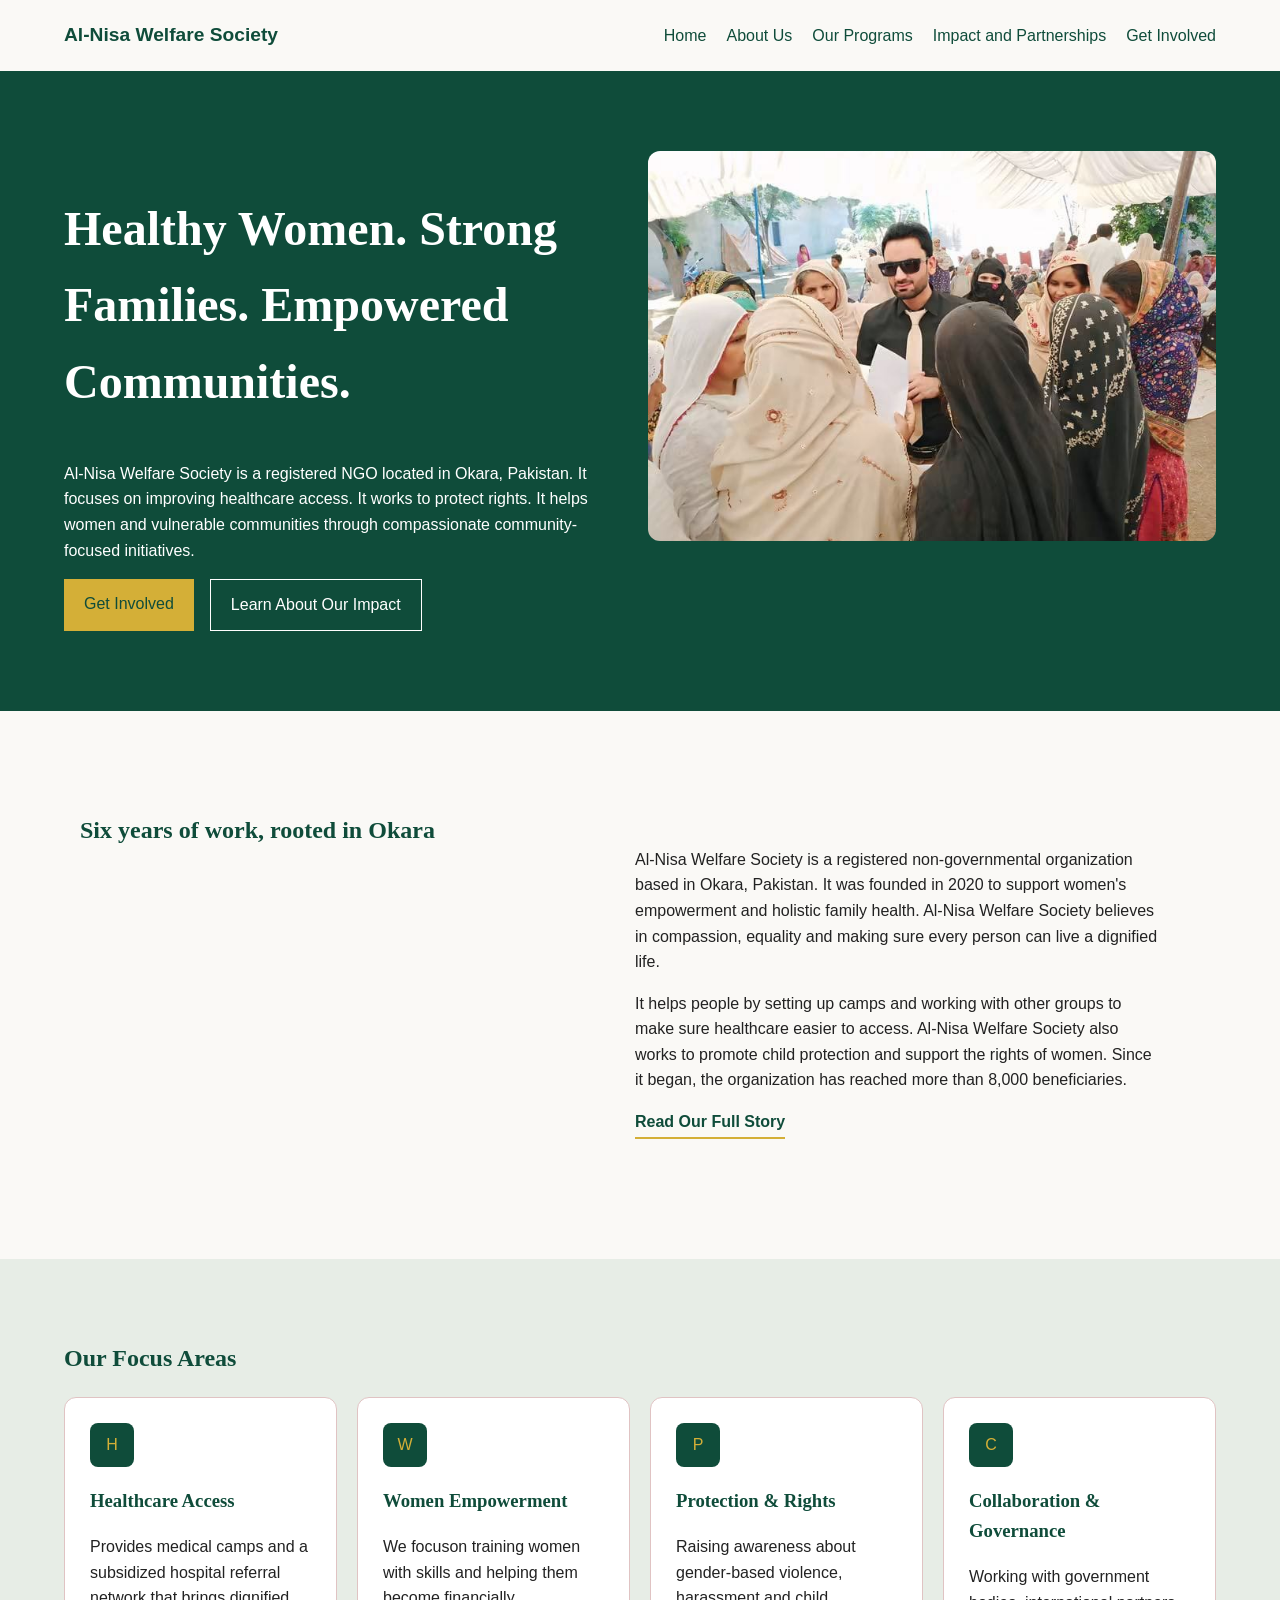
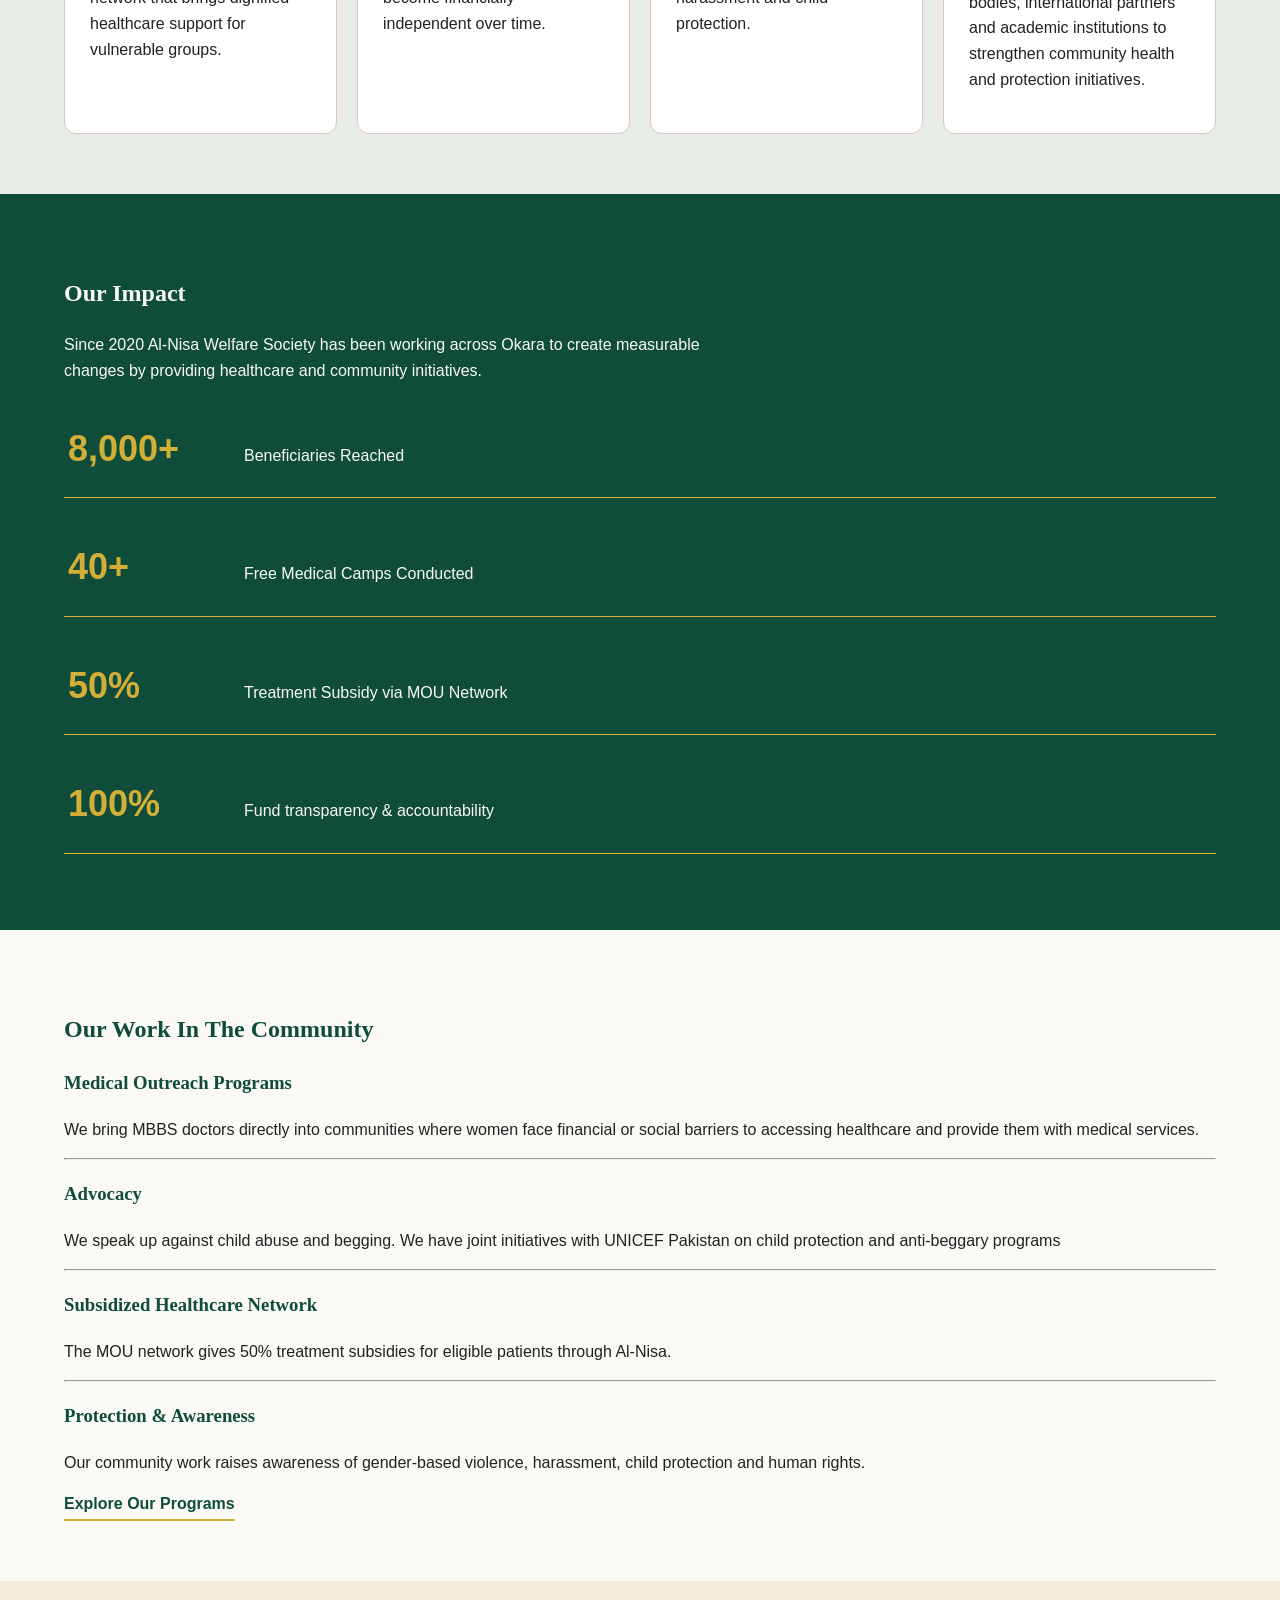
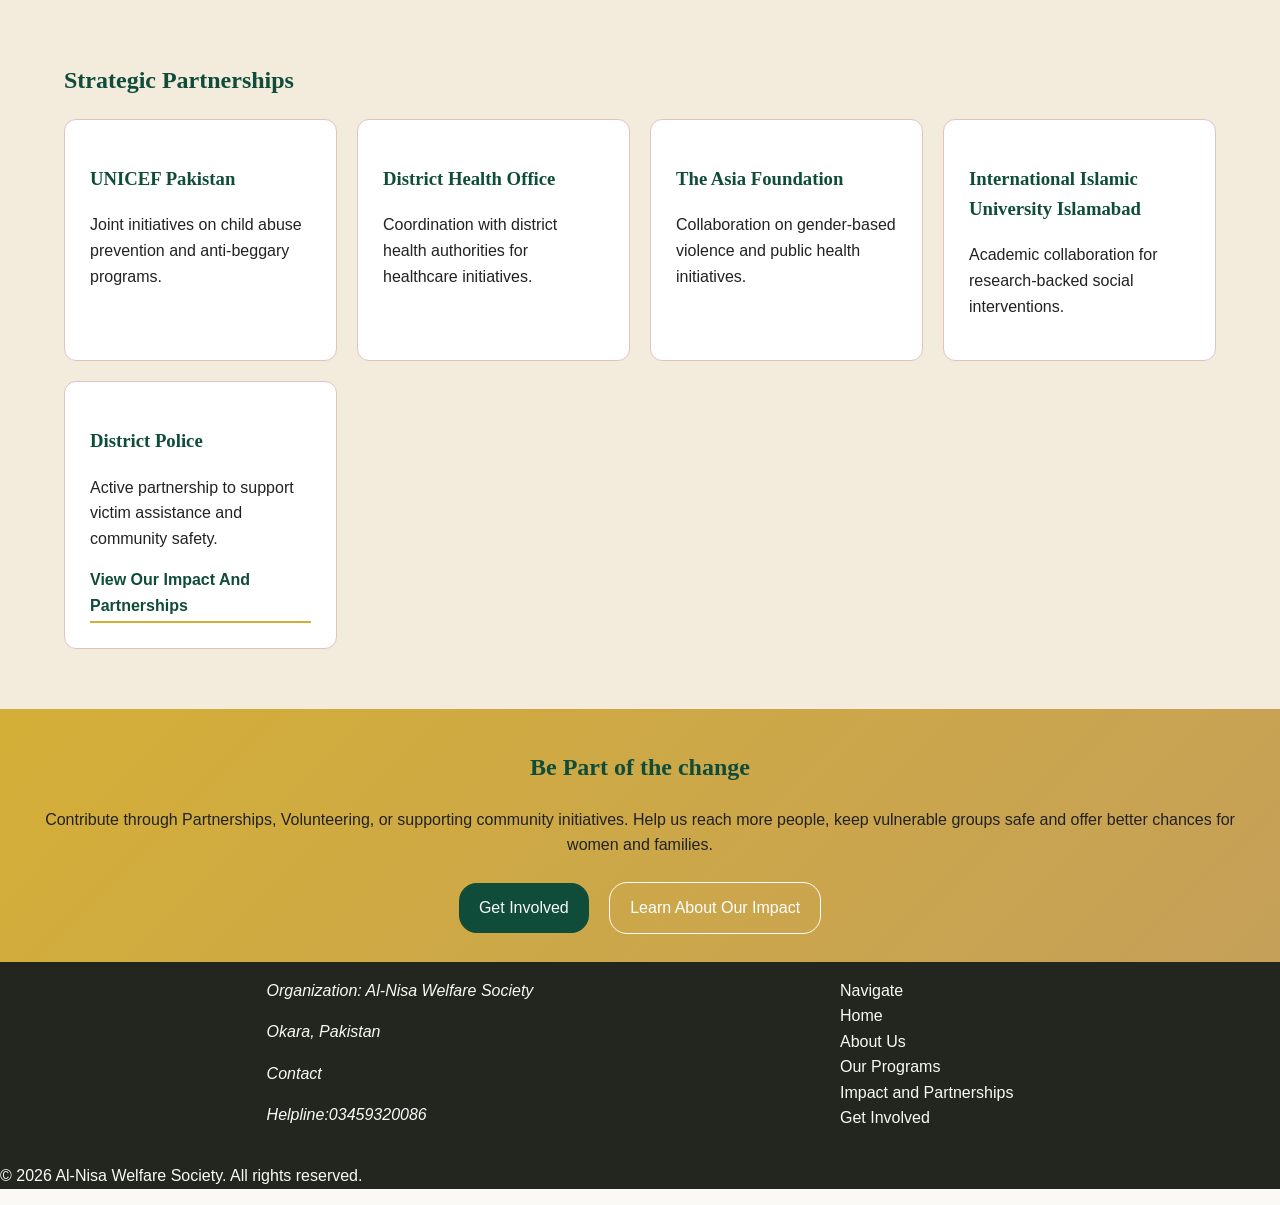
==== index.html @ 73168b24 "Initial commit" ====
<!DOCTYPE html>
<html lang="en">
<head>
    <meta charset="UTF-8">
    <meta name="viewport" content="width=device-width, initial-scale=1.0">
    <title>Al-Nisa Welfare Society</title>
    <link rel="stylesheet" href="style.css">
</head>
<body>
    <header>
        <a href="index.html">Al-Nisa Welfare Society</a>
        <nav>
        <ul>
            <li><a href="index.html">Home</a></li>
            <li><a href="about.html">About Us</a></li>
            <li><a href="programs.html">Our Programs</a></li>
            <li><a href="impact.html">Impact and Partnerships</a></li>
            <li><a href="contact.html">Get Involved</a></li>
        </ul>
        </nav>
    </header>
    <main>
        <section id="hero">
            <div class="hero-content">
            <h1>Healthy Women. Strong Families. Empowered Communities.</h1>
            <p>Al-Nisa Welfare Society is a registered NGO located in Okara, Pakistan. It focuses on
        improving healthcare access. It works to protect rights. It helps women and vulnerable 
        communities through compassionate community-focused initiatives.</p>
        <div class="hero-actions">
        <a href="contact.html">Get Involved</a>
        <a href="impact.html">Learn About Our Impact</a>
        </div>
        </div>
        <img class="hero-image" src="images/hero.jpeg" alt="Al-Nisa Welfare Society representative engaging with women during a community activity">
        </section>
        <section id="intro">
            <h2>Six years of work, rooted in Okara</h2>
            <div>
           <p>Al-Nisa Welfare Society is a registered non-governmental organization based in Okara, 
            Pakistan. It was founded in 2020 to support women's empowerment and holistic family health. Al-Nisa Welfare Society believes in compassion, equality and 
            making sure every person can live a dignified life.</p>
            <p>It helps people by setting up camps and working with other groups
           to make sure healthcare easier to access. Al-Nisa Welfare Society also works to promote
          child protection and support the rights of women. Since it began, the organization
           has reached more than 8,000 beneficiaries.</p>
           <a href="about.html" class="text-link">Read Our Full Story</a>
            </div>
        </section>
        <section id="focus-areas">
            <h2>Our Focus Areas</h2>
            <!-- four cards with icons-->
             <div class="card-grid">
         <article>
            <div>H</div>
         <h3>Healthcare Access</h3>
         <p>Provides medical camps and a subsidized hospital referral network that brings dignified healthcare support for vulnerable groups.</p>
         </article>
         <article>
            <div>W</div>
         <h3>Women Empowerment </h3>
         <p>We focuson training women with skills and helping them become financially independent over time.</p>
        </article>
        <article>
            <div>P</div>
         <h3>Protection & Rights</h3> 
         <p>Raising awareness about gender-based violence, harassment and child protection.</p>
        </article>
        <article>
            <div>C</div>
         <h3>Collaboration & Governance</h3>
         <p>Working with government bodies, international partners and academic institutions to strengthen community health and protection initiatives.</p>
        </article>
        </div>
        </section>
        <section id="impact">
            <h2>Our Impact</h2>
            <p>Since 2020 Al-Nisa Welfare Society has been working across Okara to create measurable changes by providing healthcare and community initiatives. </p>
            <!-- Statistics Cards -->
             <dl>
           <div>
         <dt>8,000+</dt>
         <dd>Beneficiaries Reached</dd>
           </div>
           <div>
         <dt>40+</dt>
         <dd>Free Medical Camps Conducted</dd>
         </div>
         <div>
         <dt>50%</dt>
         <dd>Treatment Subsidy via MOU Network</dd>
         </div>
         <div>
         <dt>100%</dt>
         <dd>Fund transparency & accountability</dd>
         </div>
         </dl>
        </section>
        <section id="ngo-work">
            <h2>Our Work In The Community</h2>
            <!-- Content blocks -->
             <article>
             <h3>Medical Outreach Programs</h3>
             <P>We bring MBBS doctors directly into communities where women face financial or social barriers to accessing healthcare and provide them with medical services.</P>
             </article>
             <hr>
             <article>
            <h3>Advocacy</h3>
             <p>We speak up against child abuse and begging. We have joint initiatives with UNICEF Pakistan on child protection and anti-beggary programs</p>
             </article>
             <hr>
             <article>
             <h3>Subsidized Healthcare Network</h3>
             <p>The MOU network gives 50% treatment subsidies for eligible patients through Al-Nisa.</p>
             </article>
             <hr>
             <article>
             <h3>Protection & Awareness</h3>
             <p>Our community work raises awareness of gender-based violence, harassment, child protection and human rights.</p>
             <a href="programs.html" class="text-link">Explore Our Programs</a>
             </article>
        </section>
        <section id="partners">
            <h2>Strategic Partnerships</h2>
            <div class="cards">
            <article>
            <h3>UNICEF Pakistan</h3>
            <P>Joint initiatives on child abuse prevention and anti‑beggary programs.</P>
            </article>
            <article>
            <h3>District Health Office</h3>
            <p>Coordination with district health authorities for healthcare initiatives.</p>
            </article>
            <article>
            <h3>The Asia Foundation</h3>
            <p>Collaboration on gender‑based violence and public health initiatives. </p>
            </article>
            <article>
            <h3>International Islamic University Islamabad</h3>
            <P>Academic collaboration for research‑backed social interventions.</p>
            </article>
            <article>
            <h3>District Police</h3>
            <p>Active partnership to support victim assistance and community safety.</p>
            <a href="impact.html" class="text-link">View Our Impact And Partnerships</a>
            </article>
            </div>
        </section>
        <section id="get-involved">
            <h2>Be Part of the change</h2>
            <P>Contribute through Partnerships, Volunteering, or supporting community initiatives. 
                Help us reach more people, keep vulnerable groups safe 
            and offer better chances for women and families.</P>
            <a href="contact.html">Get Involved</a>
           <a href="impact.html">Learn About Our Impact</a>
        </section>
    </main>
    <footer>
        <div class="footer-flex">
        <address>
            <p>Organization: Al-Nisa Welfare Society</p>
            <p>Okara, Pakistan</p>
            <p>Contact</p>
            <p>Helpline:<a href="tel:+923459320086">03459320086</a></p>
        </address>
         <ul>
            <li>Navigate</li>
            <li><a href="index.html">Home</a></li>
            <li><a href="about.html">About Us</a></li>
            <li><a href="programs.html">Our Programs</a></li>
            <li><a href="impact.html">Impact and Partnerships</a></li>
            <li><a href="contact.html">Get Involved</a></li>
        </ul>
        </div>
       <p>&copy; 2026 Al-Nisa Welfare Society. All rights reserved.</p>   
    </footer>
    
</body>
</html>
---- style.css ----
*,
*::before,
*::after {
    box-sizing: border-box;
}
:root {
    --primary-green: #0F4C3A;
    --gold: #D4AF37;
    --bronze: #C5A059;
    --cream: #FAF9F6;
    --dark: #222222;
    --sage: #e7ede6;
    --sand: #f3ebdc;
    --charcoal:#22261f;
    --heading-font: Georgia, Serif;
    --body-font:Arial, sans-serif;
    --space-xs: 8px;
    --space-sm: 16px;
    --space-md: 20px;
    --space-lg: 40px;
    --space-xl: 80px;
}
.text-link {
    display: inline-flex;
    align-items: center;
    gap: 6px;
    color: var(--primary-green);
    font-weight: bold;
    text-decoration: none;
    border-bottom: 2px solid var(--gold);
    padding-bottom: 2px;
}
body {
    margin: 0;
    background-color: var(--cream);
    color: var(--dark);
    font-family: var(--body-font);
    overflow-x: hidden;
    line-height: 1.6;
}
header {
    background-color: var(--cream);
    padding: 20px 5%;
    display: flex;
    flex-wrap: wrap;
    flex-direction: row;
    justify-content: space-between;
    align-items: center;
}
header > a {
    color: var(--primary-green);
    text-decoration: none;
    font-weight: bold;
    font-size: 1.2rem;
}
nav a {
    color: var(--primary-green);
    text-decoration: none;
}
nav a {
  position: relative;
  padding-bottom: 4px;
}
nav a::after {
  content: "";
  position: absolute;
  left: 0; right: 0; bottom: 0;
  height: 2px;
  background: var(--gold);
  transform: scaleX(0);
  transition: transform 0.2s ease;
}
nav a:hover::after {
  transform: scaleX(1);
}
nav ul {
    list-style: none;
    margin: 0;
    padding: 0;
    display: flex;
    flex-wrap: wrap;
    gap: 20px;
}
#hero {
    display: grid;
    grid-template-columns: repeat(auto-fit, minmax(300px,1fr));
    gap: var(--space-sm);
    background-color: var(--primary-green);
    color: white;
    padding: var(--space-xl) 5%;
}
#hero h1 {
    color: white;
    font-size: 3rem;
     max-width: 800px; 
    font-family: var(--heading-font);
}
 #hero p {

    max-width: 700px;
} 
.hero-actions {
    display: flex;
    gap:var(--space-sm);   
}
#hero a {
    display: inline-block;
     padding: 12px 20px;  
    text-decoration: none;
}
#hero a:first-of-type {
    background-color: var(--gold);
    color:var(--primary-green);
}
#hero  a:last-of-type {
     border: 1px solid white;
     color: white;
}
.hero-image {
    width: 100%;
    height: 390px ;
    object-fit: cover;
    border-radius: 12px;
}
section {
    padding:60px 5% 
}
h2 {
    color: var(--primary-green);
    font-family: var(--heading-font);
}
h3 {
    color: var(--primary-green);
    font-family: var(--heading-font);
}
#intro {
    /* display: flex;
    flex-direction: row; */
    display: grid;
    grid-template-columns: 0.9fr 1.1fr;
    gap: var(--space-md);
    justify-content: flex-start;
    padding: var(--space-xl);
}
#intro div {
    padding: var(--space-lg);
}

#focus-areas {
    background-color: var(--sage);
}
.card-grid {
    display: grid;
    grid-template-columns: repeat(auto-fit, minmax(250px,1fr));
    gap:var(--space-md) ; 
}
#focus-areas article {
    background-color: white;
    padding: 25px;
    border: 1px solid #e0c3c3;
    border-radius: 12px;
}
.card-grid > article > div {
    color: var(--gold);
    background-color: var(--primary-green);
    display: flex;
    align-items: center;
    justify-content: center;
    width: 44px;
    height: 44px;
    border-radius: 8px;
}
#impact {
    background-color: var(--primary-green);
    color: var(--cream);
}

#impact h2 {
    color: var(--cream);
}
#impact > p {
    max-width: 700px;
}
#impact dl {
     display: flex;
     flex-direction: column; 
     gap: var(--space-md);
     background-color: var(--primary-green);

    /* display: grid;
    grid-template-columns: repeat(auto-fit, minmax(150px,1fr));
    gap:var(--space-md) ; */
}
#impact dl > div {
     display: flex;
    flex-direction: row;
    align-items: baseline;
    justify-content: flex-start;
    gap: var(--space-sm);
    border-bottom: 1px solid var(--gold);
    padding: var(--space-md) 4px;
    
    /* background-color: white;
    border: 2px solid var(--gold);
    border-radius: 8px;
    padding: 30px; */
}
#impact dt {
    color:var(--gold);
    font-size: 2.25rem;
    font-weight: bold;    
    width: 120px;
}
#impact dd{
    color: var(--cream);
    font-size: 1rem;
    font-weight: normal;
}
#partners{
    background-color: var(--sand);
}
.cards {
    display: grid;
    grid-template-columns: repeat(auto-fit, minmax(250px,1fr));
    gap:var(--space-md) ; 
}
#ngo-work hr {
    hr { border: none; 
        border-top: 1px solid var(--sage); 
        margin: var(--space-md) 0; }
}
#partners article {
    background-color: white;
    padding: 25px;
    border: 1px solid #e0c3c3;
    border-radius: 12px;
}
#get-involved {
    background: linear-gradient(135deg, var(--gold), var(--bronze));
    padding: var(--space-md);
    text-align: center;
}
#get-involved a {
    display: inline-block;
     padding: 12px 20px;  
    text-decoration: none;
    margin: var(--space-xs);
}
#get-involved a:first-of-type {
    background-color: var(--primary-green);
    color:var(--cream);
    border-radius: 18px;
}
#get-involved  a:last-of-type {
     border: 1px solid white;
     color: white;
     border-radius: 18px;
}
footer{
    background-color:var(--charcoal);
    color: var(--cream);
}
 /* address {
    display: flex;
    flex-direction: row;
    gap: var(--space-xs);
    justify-content: space-between;
 } */

.footer-flex {
    display: flex;
    flex-direction: row;
    justify-content: space-evenly;
}
footer ul {
    list-style: none;
}
footer a {
    text-decoration: none;
    color: var(--cream);

}
@media (max-width: 700px) {
  #intro {
    grid-template-columns: 1fr;
    padding: var(--space-md);
  }
  #intro div {
    padding: var(--space-sm);
  }
}
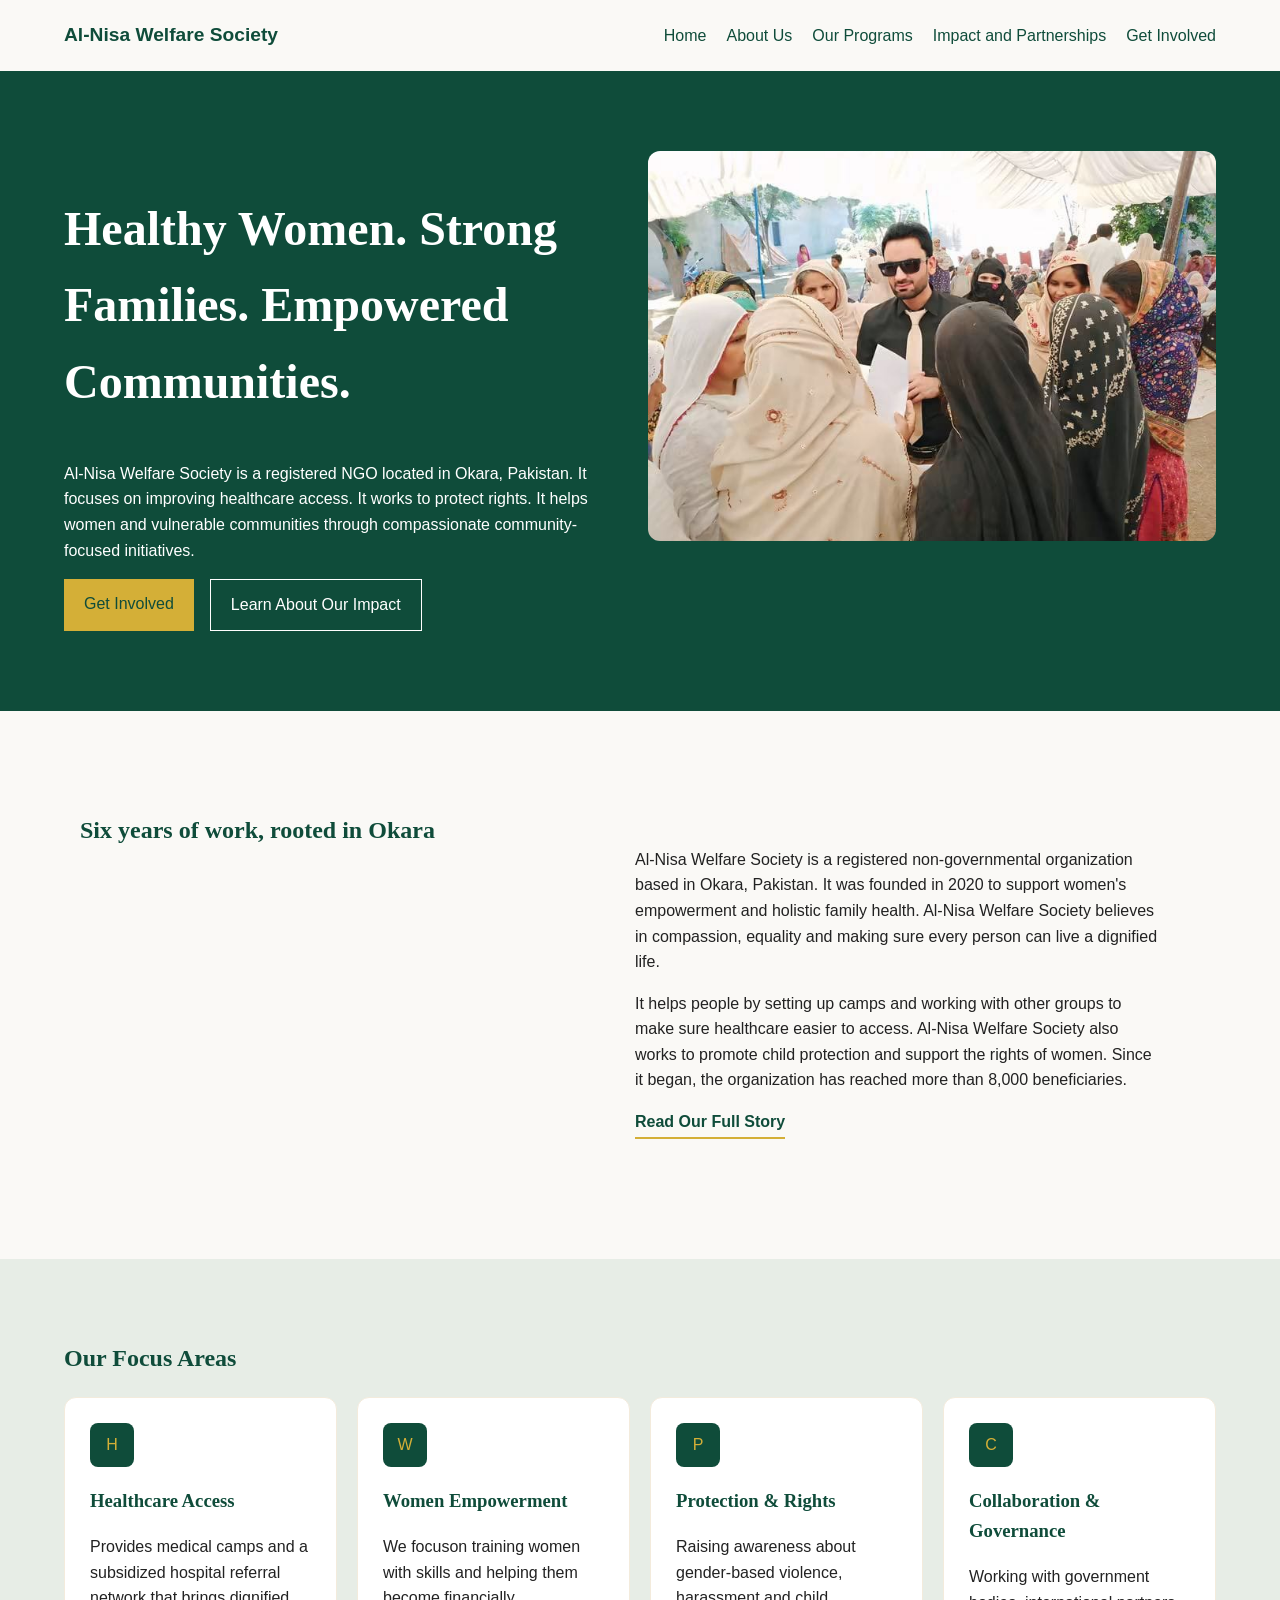
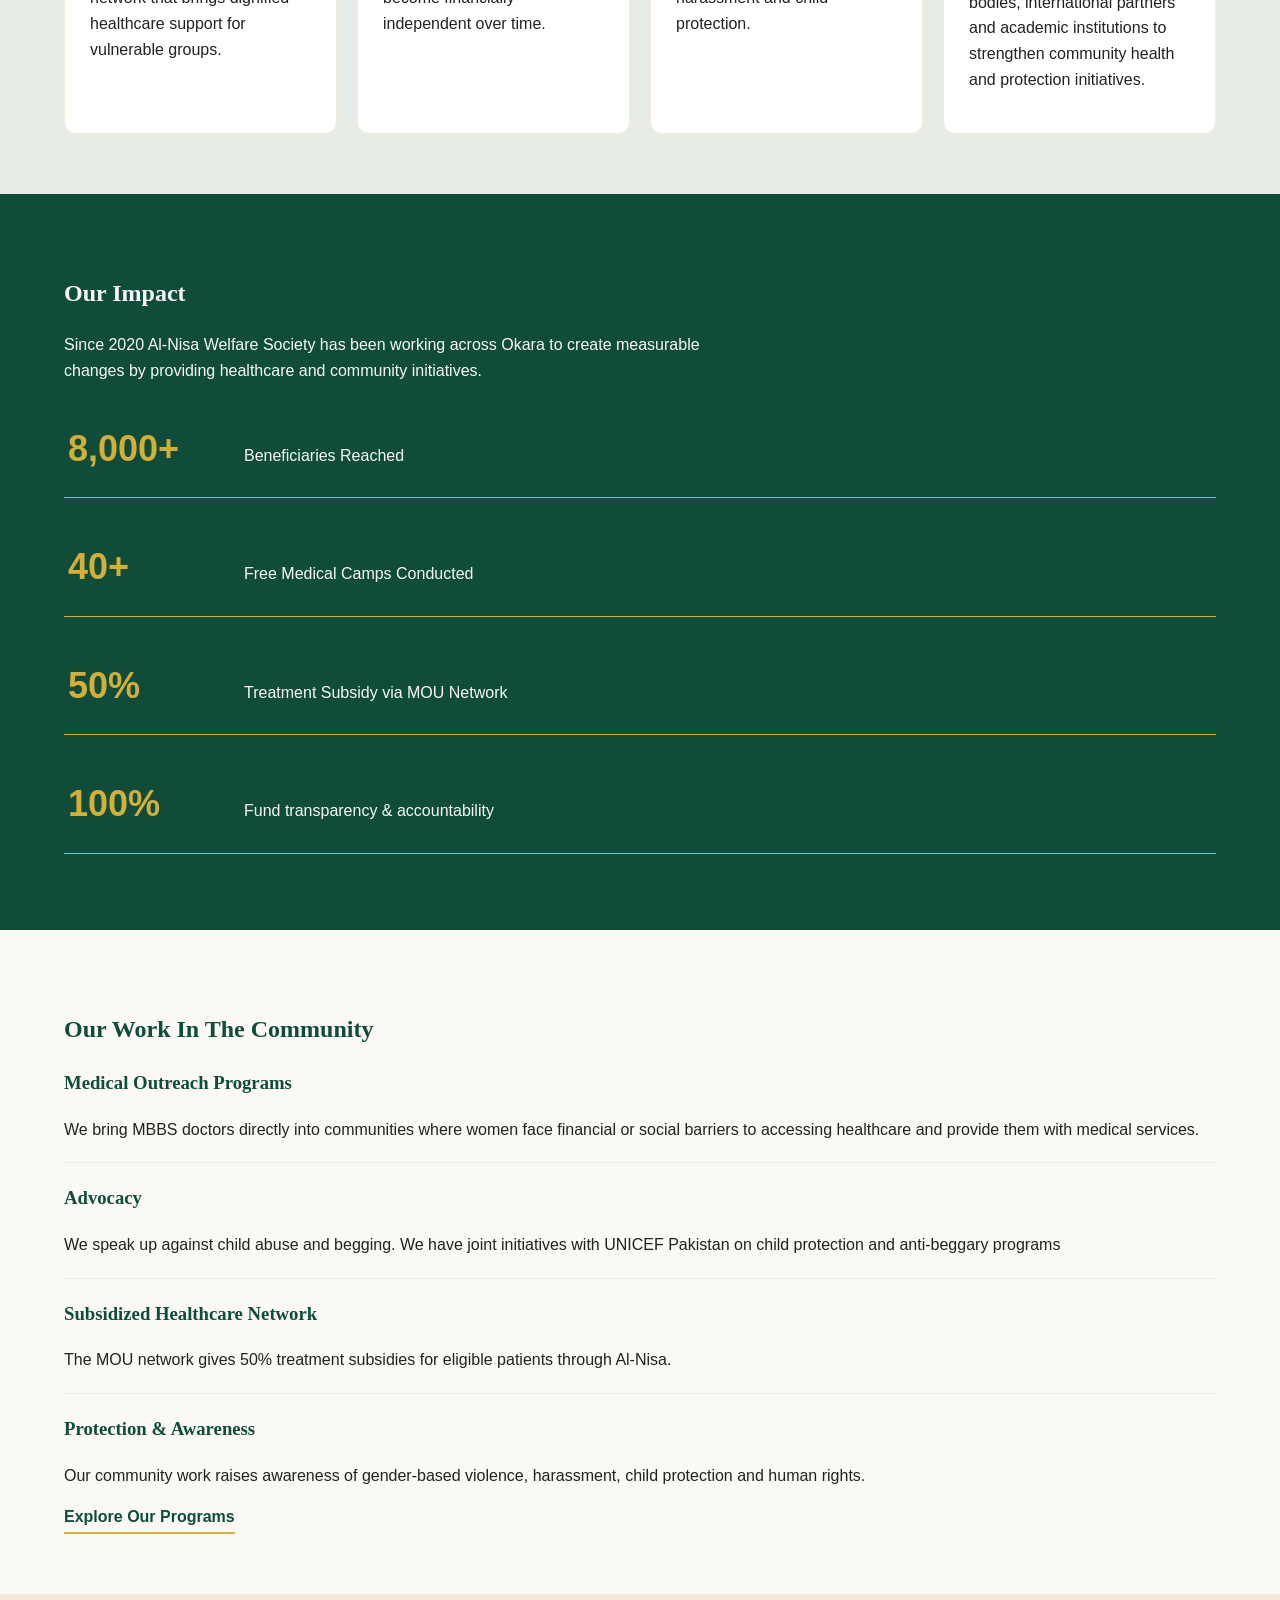
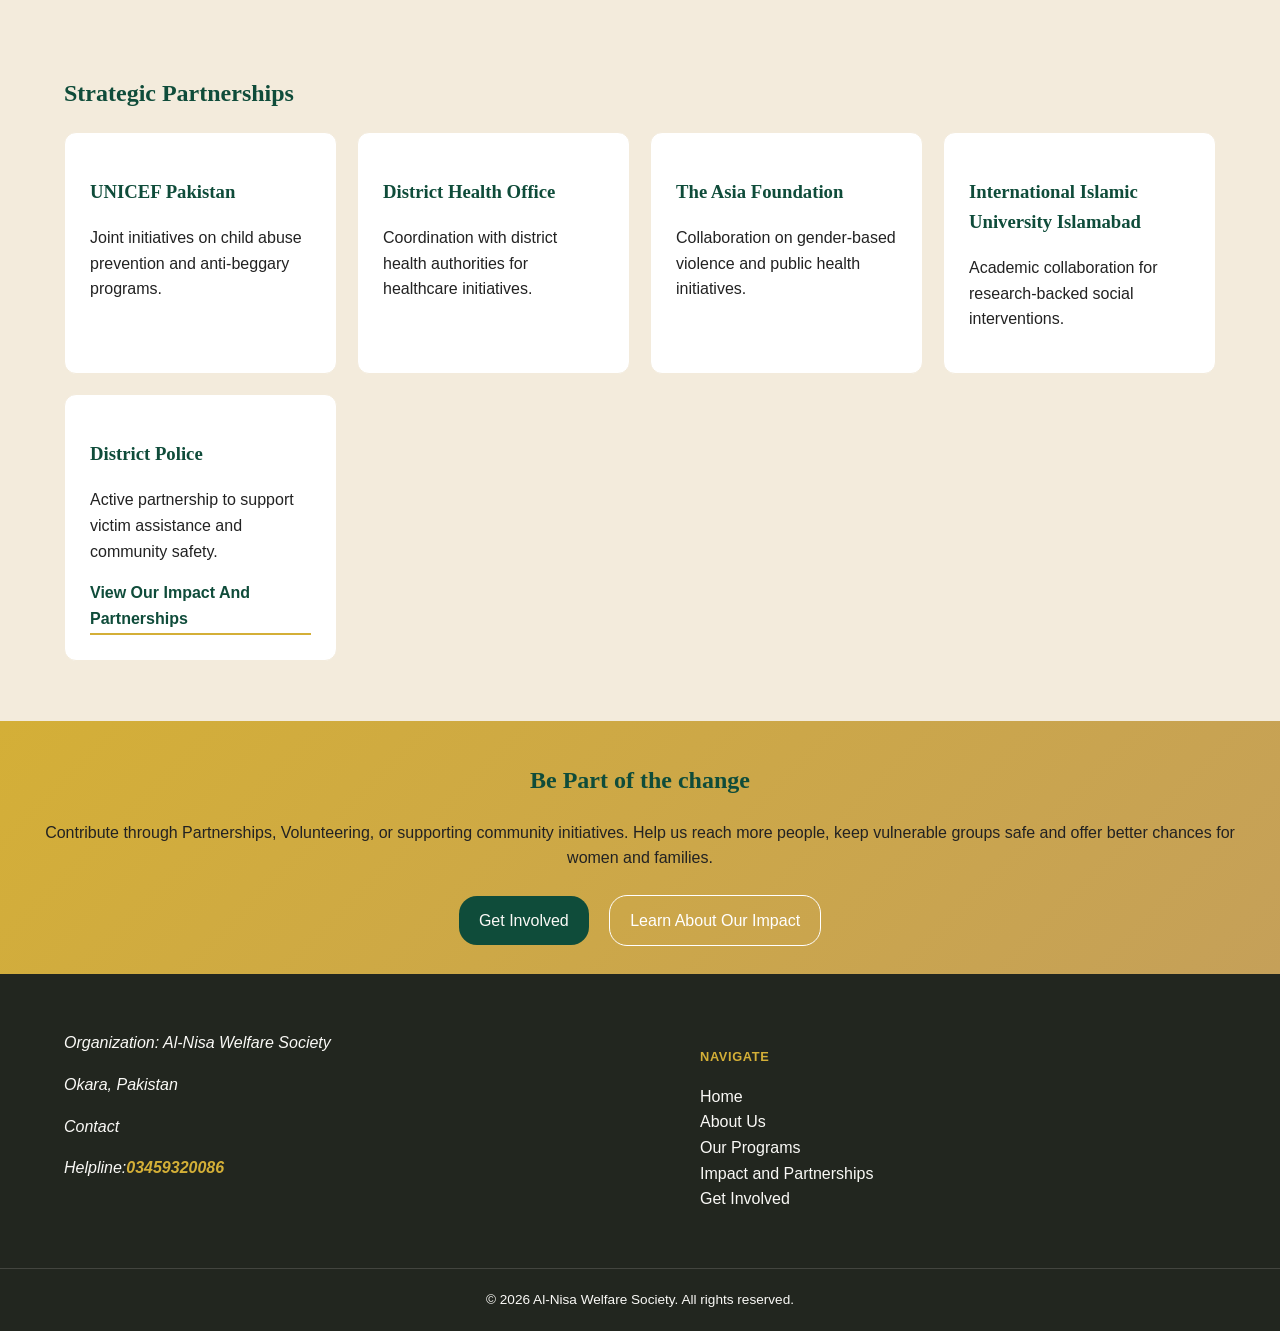
==== commit 131f91ba: "Complete About Us page and update website" ====
--- a/index.html
+++ b/index.html
@@ -163,7 +163,7 @@
             <p>Helpline:<a href="tel:+923459320086">03459320086</a></p>
         </address>
          <ul>
-            <li>Navigate</li>
+            <h4>Navigate</h4>
             <li><a href="index.html">Home</a></li>
             <li><a href="about.html">About Us</a></li>
             <li><a href="programs.html">Our Programs</a></li>
--- a/style.css
+++ b/style.css
@@ -89,10 +89,16 @@
     color: white;
     padding: var(--space-xl) 5%;
 }
-#hero h1 {
+/* #hero h1 {
     color: white;
     font-size: 3rem;
      max-width: 800px; 
+    font-family: var(--heading-font);
+} */
+ #hero h1 {
+    font-size: clamp(2rem, 6vw, 3rem);
+    color: white;
+    max-width: 800px;
     font-family: var(--heading-font);
 }
  #hero p {
@@ -117,8 +123,8 @@
      color: white;
 }
 .hero-image {
+    height: 390px;
     width: 100%;
-    height: 390px ;
     object-fit: cover;
     border-radius: 12px;
 }
@@ -157,7 +163,7 @@
 #focus-areas article {
     background-color: white;
     padding: 25px;
-    border: 1px solid #e0c3c3;
+    border: 1px solid var(--sand);
     border-radius: 12px;
 }
 .card-grid > article > div {
@@ -225,16 +231,186 @@
     gap:var(--space-md) ; 
 }
 #ngo-work hr {
-    hr { border: none; 
+     border: none; 
         border-top: 1px solid var(--sage); 
-        margin: var(--space-md) 0; }
-}
+        margin: var(--space-md) 0; 
+    }
+
 #partners article {
     background-color: white;
     padding: 25px;
-    border: 1px solid #e0c3c3;
-    border-radius: 12px;
-}
+    border: 1px solid var(--sand);
+    border-radius: 12px;
+}
+#about-hero {
+    background-color: var(--primary-green);
+    color: var(--cream);
+}
+#about-hero h1 {
+    color: white;
+    max-width: 700px;
+}
+#about-hero p {
+    max-width: 640px;
+    margin-top: var(--space-sm);
+}
+.credentials {
+    list-style: none;
+    margin: var(--space-md) 0 0;
+    padding: 0;
+    display: flex;
+    flex-wrap: wrap;
+    gap: var(--space-md);
+}
+.credentials li {
+    background: rgba(255, 255, 255, 0.08);
+    border: 1px solid var(--bronze);
+    border-radius: 100px;
+    padding: 8px 18px;
+}
+ /* #our-team {
+    background-color: white;
+    padding: 25px;
+    border: 1px solid var(--sand);
+    border-radius: 12px;
+
+ } */
+  #our-story {
+    background-color: var(--cream);
+  }
+  .story-block {
+    display: grid;
+    /* grid-template-columns: 1.1fr 0.9fr; */
+    grid-template-columns: repeat(auto-fit, minmax(250px,1fr));
+    gap: var(--space-xl);
+    align-items: center;
+  }
+  .story-block img {
+    margin-bottom: var(--space-xl);
+    width: 100%;
+    height: 40vh;
+    object-fit: cover;
+    border-radius: 12px;
+
+  }
+  .story-block.reversed img {
+    margin-bottom: 0;
+  }
+  #ceo-message {
+    background-color: var(--sage);
+    display: grid;
+    grid-template-columns: repeat(auto-fit, minmax(250px,1fr));
+    gap: var(--space-sm);
+  }
+  #ceo-message h2 {
+    padding-left: var(--space-lg);
+    text-align: center;
+  }
+  
+.quote-wrap  {
+    padding-left: var(--space-lg);
+    border-left: 4px solid var(--gold);
+    max-width: 780px; 
+    margin: 0 auto;
+}
+.quote-sign {
+    color: var(--primary-green);
+    margin-top: var(--space-md);
+    font-weight: bold;
+}
+.ceo-image img {
+    height: 220px;
+    width: 220px;
+    object-fit: cover;
+    object-position: top;
+      border-radius: 50%; 
+      max-width: 100%;   
+    margin: 0 auto;
+}
+ #our-team article {
+    background-color: white;
+    padding: 25px;
+    border: 1px solid var(--sand);
+    border-radius: 12px;
+
+ }
+ #our-team img {
+    height: 160px;
+    width: 160px;
+    object-fit: cover;
+    display: block;
+    margin: 0 auto;
+    border-radius: 8px ;
+ }
+ #our-team h3 {
+    text-align: center;
+    font-size: 0.9rem;
+ }
+ #our-team p {
+    text-align: center;
+    font-size: 0.9rem;
+ }
+ #our-vision {
+    background-color: var(--primary-green);
+    text-align: center;
+ }
+ #our-vision h2 {
+    color: white;
+ }
+ #our-vision > p {
+    max-width: 720px;
+    margin: var(--space-md) auto 0;
+    color: var(--cream);
+ }
+ #our-vision a {
+    color: var(--gold);
+    border: 1px solid var(--gold);
+    border-radius: 18px;
+    padding: var(--space-xs);
+ }
+ #our-mission {
+    background-color: var(--sand);
+ }
+ #our-mission > p {
+    max-width: 720px;
+ }
+ .card-grid {
+    list-style: none;
+ }
+ .card-grid li {
+    background-color: var(--cream);
+    border: 1px solid var(--cream);
+    color: var(--primary-green);
+    border-radius: 12px;
+    padding: var(--space-md);
+    font-weight: bold;
+ }
+ .work-row {
+       display: grid;
+       grid-template-columns: repeat(auto-fit, minmax(200px, 1fr));
+       gap: var(--space-lg);
+       align-items: center;
+       margin-bottom: var(--space-xl);
+ }
+ .work-row:last-child {
+    margin-bottom: 0;
+ }
+ .work-row img {
+    width: 100%;
+    height: 40vh;
+    object-fit: cover;
+    border-radius: 12px;
+ }
+ #location {
+    background-color: var(--sage);
+    text-align: center;
+ }
+ #location > p {
+    max-width: 720px;
+    text-align: center;
+    margin: var(--space-sm) auto 0;
+ }
+
 #get-involved {
     background: linear-gradient(135deg, var(--gold), var(--bronze));
     padding: var(--space-md);
@@ -260,25 +436,38 @@
     background-color:var(--charcoal);
     color: var(--cream);
 }
- /* address {
-    display: flex;
-    flex-direction: row;
-    gap: var(--space-xs);
-    justify-content: space-between;
- } */
-
 .footer-flex {
-    display: flex;
-    flex-direction: row;
-    justify-content: space-evenly;
+    display: grid;
+    grid-template-columns: repeat(auto-fit, minmax(200px, 1fr));
+    gap: var(--space-lg);
+    padding: var(--space-lg) 5%;
+}
+footer a {
+    text-decoration: none;
+    color: var(--cream);
+}
+footer address a {
+    color: var(--gold);
+    font-weight: bold;
+    text-decoration: none;
+}
+footer h4 {
+    color: var(--gold);
+    font-family: var(--body-font);
+    font-size: 0.8rem;
+    letter-spacing: 0.05em;
+    text-transform: uppercase;
+    margin-bottom: var(--space-sm);
 }
 footer ul {
     list-style: none;
 }
-footer a {
-    text-decoration: none;
-    color: var(--cream);
-
+footer > p {
+    border-top: 1px solid rgba(250,249,246,0.15);
+    padding: var(--space-md) 5%;
+    margin: 0;
+    text-align: center;
+    font-size: 0.85rem;
 }
 @media (max-width: 700px) {
   #intro {
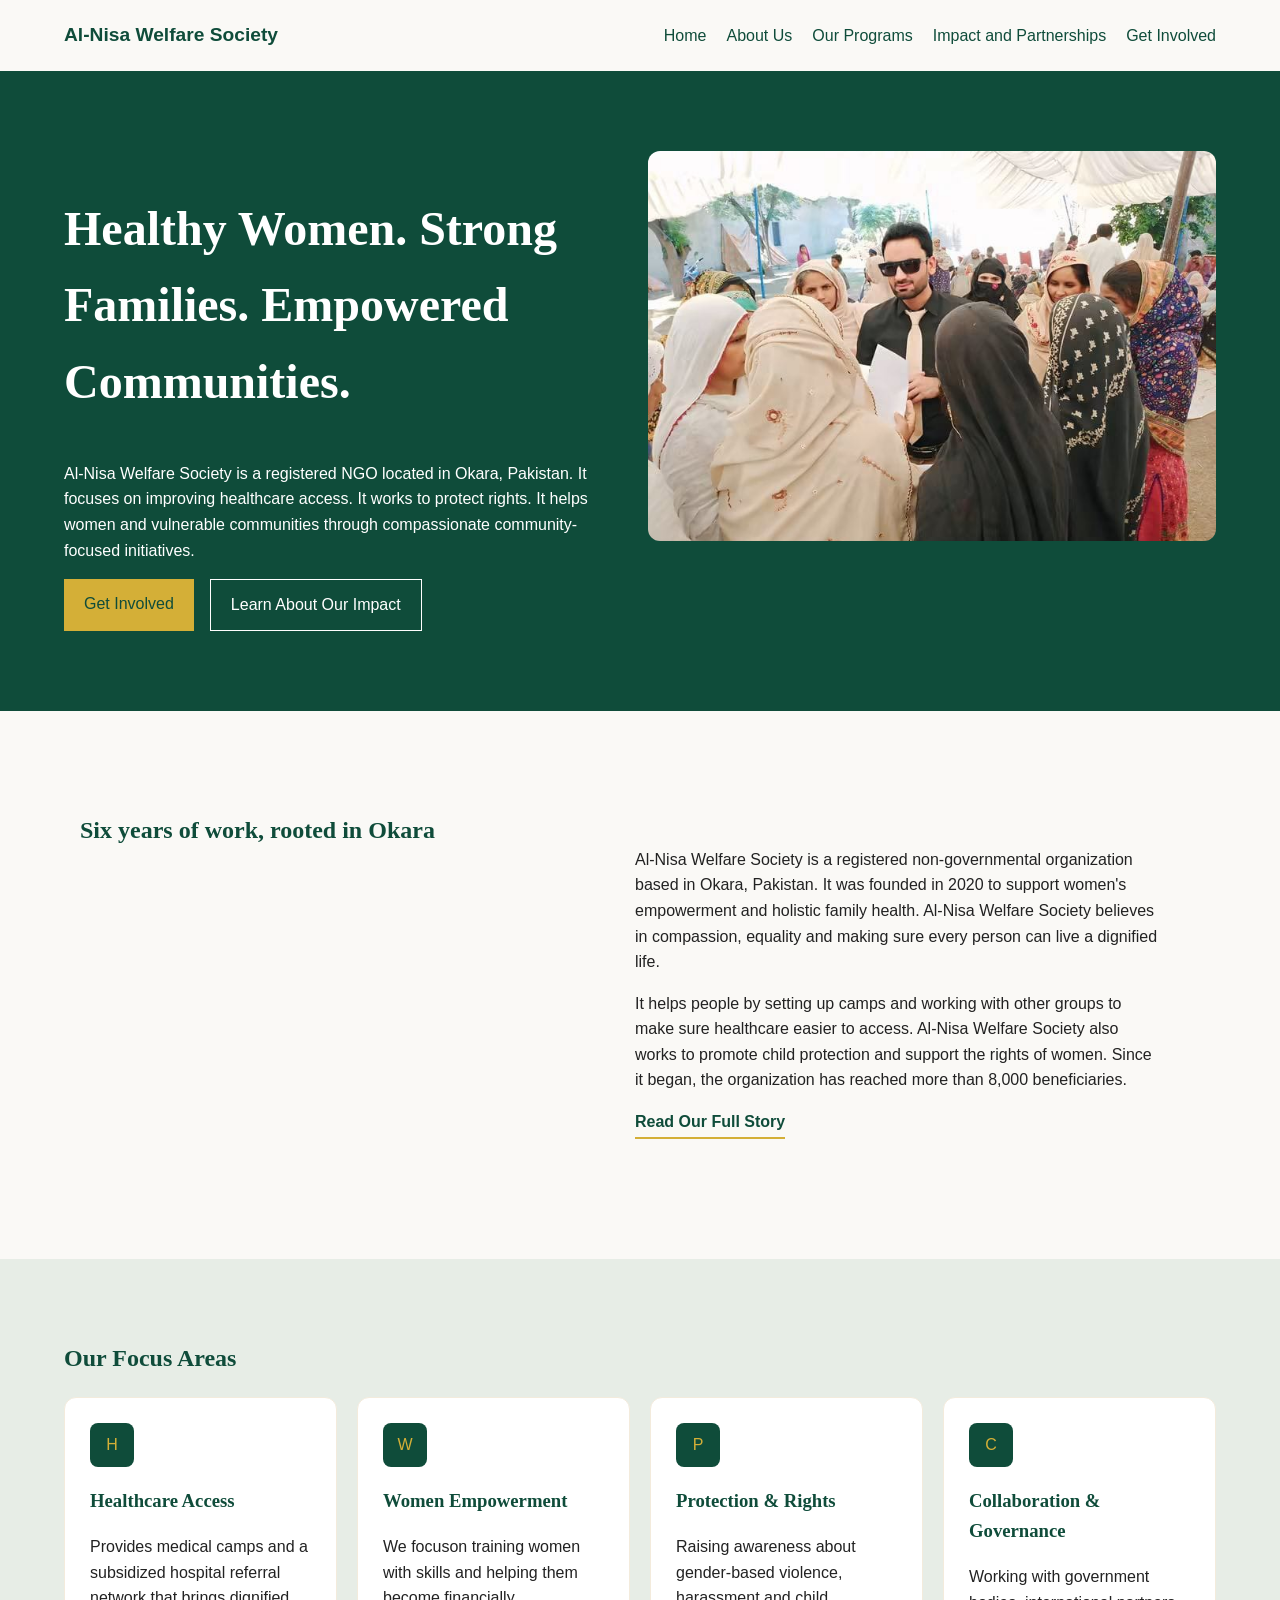
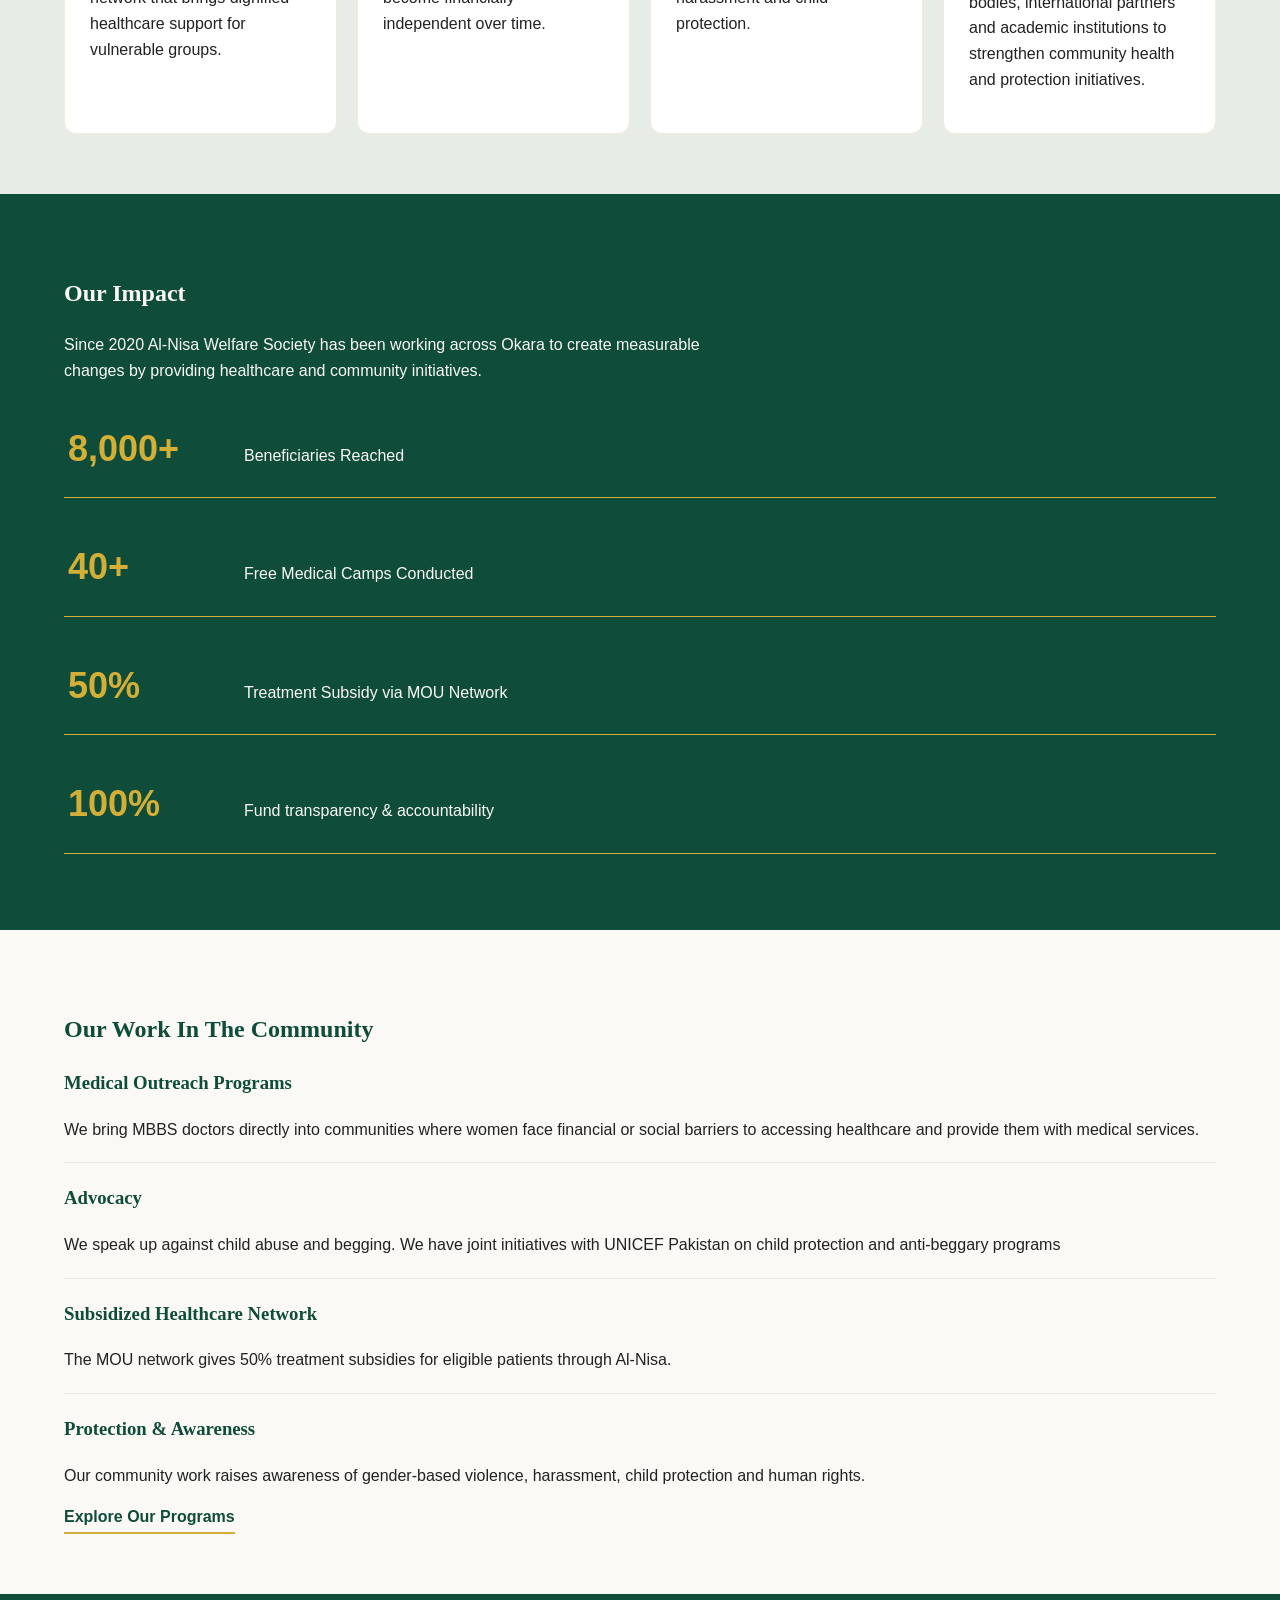
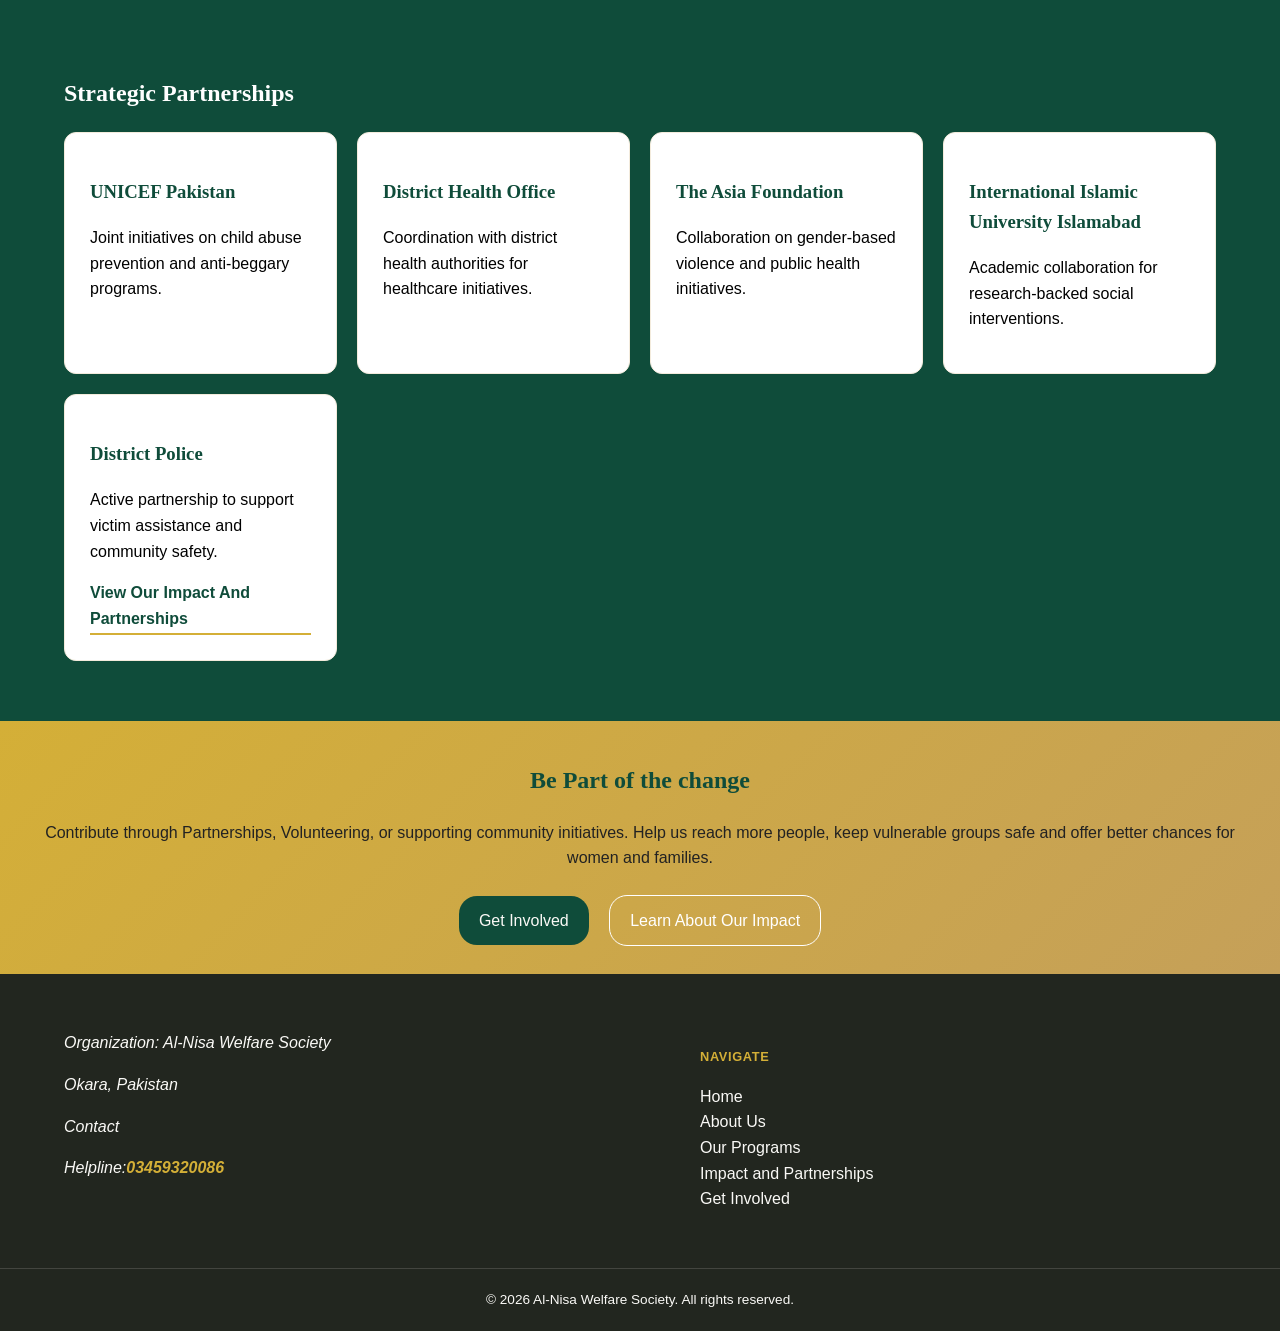
==== commit 7a9065a6: "Complete Impact and Partnerships page" ====
--- a/index.html
+++ b/index.html
@@ -147,9 +147,9 @@
         </section>
         <section id="get-involved">
             <h2>Be Part of the change</h2>
-            <P>Contribute through Partnerships, Volunteering, or supporting community initiatives. 
-                Help us reach more people, keep vulnerable groups safe 
-            and offer better chances for women and families.</P>
+            <p>Contribute through Partnerships, Volunteering, or supporting community initiatives. 
+            Help us reach more people, keep vulnerable groups safe 
+            and offer better chances for women and families.</p>
             <a href="contact.html">Get Involved</a>
            <a href="impact.html">Learn About Our Impact</a>
         </section>
--- a/style.css
+++ b/style.css
@@ -5,6 +5,7 @@
 }
 :root {
     --primary-green: #0F4C3A;
+    --forest-deep:#0A3328;
     --gold: #D4AF37;
     --bronze: #C5A059;
     --cream: #FAF9F6;
@@ -14,11 +15,71 @@
     --charcoal:#22261f;
     --heading-font: Georgia, Serif;
     --body-font:Arial, sans-serif;
+    --line: #E3DED2;
     --space-xs: 8px;
     --space-sm: 16px;
     --space-md: 20px;
     --space-lg: 40px;
     --space-xl: 80px;
+    --radius: 12px;
+}
+body {
+    margin: 0;
+    background-color: var(--cream);
+    color: var(--dark);
+    font-family: var(--body-font);
+    overflow-x: hidden;
+    line-height: 1.6;
+}
+section {
+    padding:60px 5% 
+}
+h1, h2, h3, h4 {
+    color: var(--primary-green);
+    font-family: var(--heading-font);
+}
+header {
+    background-color: var(--cream);
+    padding: 20px 5%;
+    display: flex;
+    flex-wrap: wrap;
+    flex-direction: row;
+    justify-content: space-between;
+    align-items: center;
+}
+header > a {
+    color: var(--primary-green);
+    text-decoration: none;
+    font-weight: bold;
+    font-size: 1.2rem;
+}
+nav a {
+    color: var(--primary-green);
+    text-decoration: none;
+}
+nav a {
+  position: relative;
+  padding-bottom: 4px;
+}
+nav a::after {
+  content: "";
+  position: absolute;
+  left: 0; right: 0; bottom: 0;
+  height: 2px;
+  background: var(--gold);
+  transform: scaleX(0);
+  transition: transform 0.2s ease;
+}
+nav a:hover::after {
+  transform: scaleX(1);
+}
+nav ul {
+    list-style: none;
+    margin: 0;
+    padding: 0;
+    display: flex;
+    flex-wrap: wrap;
+    gap: 20px;
 }
 .text-link {
     display: inline-flex;
@@ -29,57 +90,6 @@
     text-decoration: none;
     border-bottom: 2px solid var(--gold);
     padding-bottom: 2px;
-}
-body {
-    margin: 0;
-    background-color: var(--cream);
-    color: var(--dark);
-    font-family: var(--body-font);
-    overflow-x: hidden;
-    line-height: 1.6;
-}
-header {
-    background-color: var(--cream);
-    padding: 20px 5%;
-    display: flex;
-    flex-wrap: wrap;
-    flex-direction: row;
-    justify-content: space-between;
-    align-items: center;
-}
-header > a {
-    color: var(--primary-green);
-    text-decoration: none;
-    font-weight: bold;
-    font-size: 1.2rem;
-}
-nav a {
-    color: var(--primary-green);
-    text-decoration: none;
-}
-nav a {
-  position: relative;
-  padding-bottom: 4px;
-}
-nav a::after {
-  content: "";
-  position: absolute;
-  left: 0; right: 0; bottom: 0;
-  height: 2px;
-  background: var(--gold);
-  transform: scaleX(0);
-  transition: transform 0.2s ease;
-}
-nav a:hover::after {
-  transform: scaleX(1);
-}
-nav ul {
-    list-style: none;
-    margin: 0;
-    padding: 0;
-    display: flex;
-    flex-wrap: wrap;
-    gap: 20px;
 }
 #hero {
     display: grid;
@@ -127,17 +137,6 @@
     width: 100%;
     object-fit: cover;
     border-radius: 12px;
-}
-section {
-    padding:60px 5% 
-}
-h2 {
-    color: var(--primary-green);
-    font-family: var(--heading-font);
-}
-h3 {
-    color: var(--primary-green);
-    font-family: var(--heading-font);
 }
 #intro {
     /* display: flex;
@@ -241,6 +240,7 @@
     padding: 25px;
     border: 1px solid var(--sand);
     border-radius: 12px;
+    color: black;
 }
 #about-hero {
     background-color: var(--primary-green);
@@ -410,6 +410,415 @@
     text-align: center;
     margin: var(--space-sm) auto 0;
  }
+ #programs-hero { 
+    background: var(--primary-green); 
+    color: white;
+ }
+ #programs-hero h1 {
+    color: white; 
+    font-size: clamp(2rem, 5vw, 2.8rem);
+    margin-top: 8px;
+    max-width: 720px; 
+}
+ #programs-hero .lede { 
+    max-width: 680px;
+    margin-top: var(--space-md); 
+    font-size: 1.05rem;
+ }
+ #programs-hero p { 
+    max-width: 680px; 
+ }
+
+  .program {
+    display: grid; grid-template-columns: 1.05fr 0.95fr; 
+    gap: var(--space-xl);
+    align-items: start;
+    padding: var(--space-xl) 0; 
+    border-bottom: 1px solid var(--line);
+ }
+  .program:last-of-type { border-bottom: none; }
+  .program.reverse { order: 2; }
+  @media (max-width: 860px) { .program, .program.reverse{ grid-template-columns: 1fr; order: 0; } }
+  .program h2 { 
+    font-size: 1.6rem; 
+    margin-bottom: var(--space-sm);
+ }
+  .program h3 {
+    font-size: 1.05rem;
+    margin-top: var(--space-md); 
+    margin-bottom: 6px; 
+}
+  .fact-box { 
+    background: var(--cream); 
+    border: 1px solid var(--line); 
+    border-radius: var(--radius); 
+    padding: var(--space-md); 
+    margin: var(--space-md) 0; 
+    display: grid; 
+    gap: var(--space-sm); 
+}
+  .fact-box div span { 
+    display: block;
+    font-size: 0.72rem; 
+    letter-spacing: 0.06em; 
+    text-transform: uppercase; 
+    color: var(--bronze); 
+    font-weight: bold; 
+    margin-bottom: 3px; 
+}
+  .fact-box div p { 
+    margin: 0; 
+    font-size: 0.9rem; 
+    color: var(--dark); 
+}
+
+  #program-women { 
+    background: var(--cream); 
+}
+ #program-women img {
+    margin-bottom: var(--space-xl);
+    width: 100%;
+    height: 40vh;
+    object-fit: cover;
+    border-radius: 12px;
+}
+  #program-health { 
+    background: var(--sage); 
+}
+#program-health img {
+    margin-bottom: var(--space-xl);
+    width: 100%;
+    height: 40vh;
+    object-fit: cover;
+    border-radius: 12px;
+}
+  #program-child { 
+    background: var(--sand);
+ }
+ #program-child img {
+    margin-bottom: var(--space-xl);
+    width: 100%;
+    height: 40vh;
+    object-fit: cover;
+    border-radius: 12px;
+}
+  #program-health .program, #program-child .program { 
+    border-bottom: none; 
+}
+  /* .sub-split { display: grid; grid-template-columns: 1fr 1fr; gap: var(--space-lg); margin-top: var(--space-lg); }
+  @media (max-width: 700px) { .sub-split { grid-template-columns: 1fr; } }
+  .sub-split > div { background: white; border: 1px solid var(--line); border-radius: var(--radius); padding: var(--space-md); } */
+
+  #partners { 
+    background: var(--primary-green); 
+    color: var(--cream);
+ }
+  #partners h2 { 
+    color: white; 
+}
+  #partners > p { 
+    max-width: 720px; 
+}
+  .partner-tags { 
+    list-style: none; 
+    margin: var(--space-md) 0 0; 
+    padding: 0; 
+    display: flex; 
+    flex-wrap: wrap; 
+    gap: var(--space-sm); 
+}
+  .partner-tags li { 
+    background: rgba(255,255,255,0.08); 
+    border: 1px solid rgba(212,175,55,0.4); 
+    border-radius: 100px; 
+    padding: 8px 18px; 
+    font-size: 0.85rem; 
+}
+
+  #vision-tie { 
+    background: var(--sand); 
+    text-align: center; 
+}
+  #vision-tie p { 
+    max-width: 720px; 
+    margin: var(--space-sm) auto 0; 
+}
+  .vision-tag { 
+    display: inline-block; 
+    margin-top: var(--space-md); 
+    font-size: 0.72rem;
+    letter-spacing: 0.08em; 
+    text-transform: uppercase; 
+    color: var(--bronze); 
+    border: 1px solid var(--bronze); 
+    border-radius: 100px; 
+    padding: 4px 14px; 
+}
+
+  #impact-teaser { 
+    text-align: center; 
+}
+  #impact-teaser p {
+     max-width: 640px; 
+     margin: var(--space-sm) auto var(--space-md); 
+}
+  #impact-hero { 
+    background: var(--forest-deep); 
+    color: white; 
+    padding-bottom: 0; 
+}
+  #impact-hero h1 { 
+    color: white; 
+    font-size: clamp(1.9rem, 5vw, 2.6rem); 
+    margin-top: 8px;
+    max-width: 720px; 
+}
+  #impact-hero p { 
+    max-width: 680px; 
+    margin-top: var(--space-sm);  
+}
+
+  .ribbon { 
+    margin-top: var(--space-xl);
+    background: rgba(0,0,0,0.15); 
+    border-top: 1px solid rgba(212,175,55,0.3); 
+}
+  .ribbon-inner { 
+    display: grid; 
+    grid-template-columns: repeat(auto-fit, minmax(150px,1fr)); 
+}
+  .ribbon-item { 
+    text-align: center; 
+    /* padding: var(--space-md)  */
+    var(--space-sm); 
+    border-right: 1px solid rgba(255,255,255,0.08); 
+}
+  .ribbon-item:last-child { 
+    border-right: none; 
+}
+  .ribbon-item .num { 
+    display: block; 
+    font-family: var(--heading-font); 
+    font-weight: bold; 
+    font-size: 1.6rem; 
+    color: var(--gold); 
+}
+  .ribbon-item .lbl { 
+    font-size: 0.75rem; 
+    opacity: 0.8; 
+}
+  #metrics { 
+    background: var(--cream); 
+}
+  .section-head {
+    max-width: 720px; 
+    margin-bottom: var(--space-lg); 
+}
+  /* .section-head p { 
+    margin-top: 8px; 
+} */
+  .metric-grid { 
+    display: grid; 
+    grid-template-columns: repeat(auto-fit, minmax(230px,1fr)); 
+    gap: var(--space-md); 
+}
+  .metric-card { 
+    position: relative; 
+    background: white; 
+    border: 1px solid var(--line); 
+    border-radius: var(--radius); 
+    padding: var(--space-md); 
+}
+  .metric-card .num { 
+    font-family: var(--heading-font); 
+    font-size: 2rem; 
+    font-weight: bold; 
+    color: var(--primary-green); 
+    display: block; 
+}
+  .metric-card .label { 
+    font-weight: bold; 
+    font-size: 0.92rem; 
+    margin: 4px 0 8px; 
+}
+  .metric-card .tip { 
+    font-size: 0.85rem; 
+    color: #6b6152; 
+} 
+
+  /* partner matrix — filterable tabs */
+  #partner-matrix { 
+    background: var(--sand); 
+}
+  .tabs { 
+    display: flex; 
+    flex-wrap: wrap; 
+    gap: 10px; 
+    margin: var(--space-lg) 0; 
+}
+  .tab-btn { 
+    background: white; 
+    border: 1px solid var(--line); 
+    border-radius: 100px; 
+    padding: 8px 18px; 
+    font-size: 0.85rem; 
+    font-weight: bold; 
+    color: var(--primary-green); 
+    cursor: pointer; 
+    font-family: 
+    var(--body-font); 
+}
+  .tab-btn.active { 
+    background: var(--primary-green); 
+    color: var(--cream); 
+    border-color: var(--primary-green); 
+}
+.partner-card.is-hidden {
+  display: none;
+}
+  .partner-grid { 
+    display: grid; 
+    grid-template-columns: repeat(auto-fit, minmax(260px,1fr)); 
+    gap: var(--space-md); 
+}
+  .partner-card { 
+    background: white; 
+    border: 1px solid var(--line); 
+    border-radius: var(--radius); 
+    padding: var(--space-md); 
+}
+  .partner-card h3 { 
+    font-size: 0.98rem; 
+    margin-bottom: 6px; 
+}
+  .partner-card p { 
+    font-size: 0.88rem; 
+    color: #4a4a44; 
+} 
+  .cat-pill { 
+    display: inline-block; 
+    margin-top: var(--space-sm); 
+    font-size: 0.7rem; 
+    font-weight: bold; 
+    letter-spacing: 0.04em; 
+    text-transform: uppercase; 
+    color: var(--bronze); 
+}
+  .partner-card img {
+  width: 100%;
+  height: 180px;
+  object-fit: cover;
+  border-radius: 8px;
+  margin-bottom: var(--space-sm);
+  display: block;
+} 
+.zoomable {
+  cursor: zoom-in;
+}
+
+.lightbox {
+  display: none;
+  position: fixed;
+  top: 0;
+  left: 0;
+  width: 100%;
+  height: 100%;
+  background: rgba(10, 51, 40, 0.92);
+  z-index: 100;
+  align-items: center;
+  justify-content: center;
+  padding: var(--space-lg);
+}
+
+.lightbox.active {
+  display: flex;
+}
+
+.lightbox img {
+  max-width: 90vw;
+  max-height: 85vh;
+  border-radius: 8px;
+  object-fit: contain;
+}
+
+.lightbox-close {
+  position: absolute;
+  top: var(--space-lg);
+  right: var(--space-lg);
+  color: var(--cream);
+  font-size: 2.5rem;
+  font-weight: bold;
+  cursor: pointer;
+  line-height: 1;
+}
+
+  /* operational pillars */
+  #pillars { 
+    background: var(--cream); 
+}
+  .pillar-grid { 
+    display: grid; 
+    grid-template-columns: repeat(auto-fit, minmax(230px,1fr)); 
+    gap: var(--space-md); }
+  .pillar-card { 
+    background: var(--sage); 
+    border-radius: var(--radius); 
+    padding: var(--space-md); 
+}
+  .pillar-card h3 { 
+    font-size: 1rem; 
+    margin-bottom: 6px; 
+}
+  .pillar-card p { 
+    font-size: 0.9rem; 
+    color: #4a4a44; 
+}
+  /* vision roadmap */
+  #vision-roadmap { 
+    background: var(--forest-deep); 
+    color: var(--cream); 
+}
+  #vision-roadmap h2 { 
+    color: white;
+ }
+  #vision-roadmap > p {
+    max-width: 700px; 
+    opacity: 0.85; 
+}
+  .roadmap { 
+    display: grid; 
+    grid-template-columns: repeat(auto-fit, minmax(230px,1fr)); 
+    gap: var(--space-md); 
+    margin-top: var(--space-lg); 
+    position: relative; 
+}
+  .roadmap-card { 
+    background: rgba(255,255,255,0.05); 
+    border: 1px solid rgba(212,175,55,0.3); 
+    border-radius: var(--radius); 
+    padding: var(--space-md); 
+}
+  .roadmap-card .badge { 
+    display: inline-block; 
+    font-size: 0.68rem; 
+    font-weight: bold; 
+    letter-spacing: 0.06em; 
+    text-transform: uppercase; 
+    background: var(--gold); 
+    color: var(--forest-deep); 
+    border-radius: 100px; 
+    padding: 3px 10px; 
+    margin-bottom: var(--space-sm); 
+}
+  .roadmap-card h3 { 
+    font-size: 1rem; 
+    color: white; 
+    margin-bottom: 6px; 
+}
+  .roadmap-card p { 
+    font-size: 0.88rem;
+    opacity: 0.8; 
+} 
 
 #get-involved {
     background: linear-gradient(135deg, var(--gold), var(--bronze));
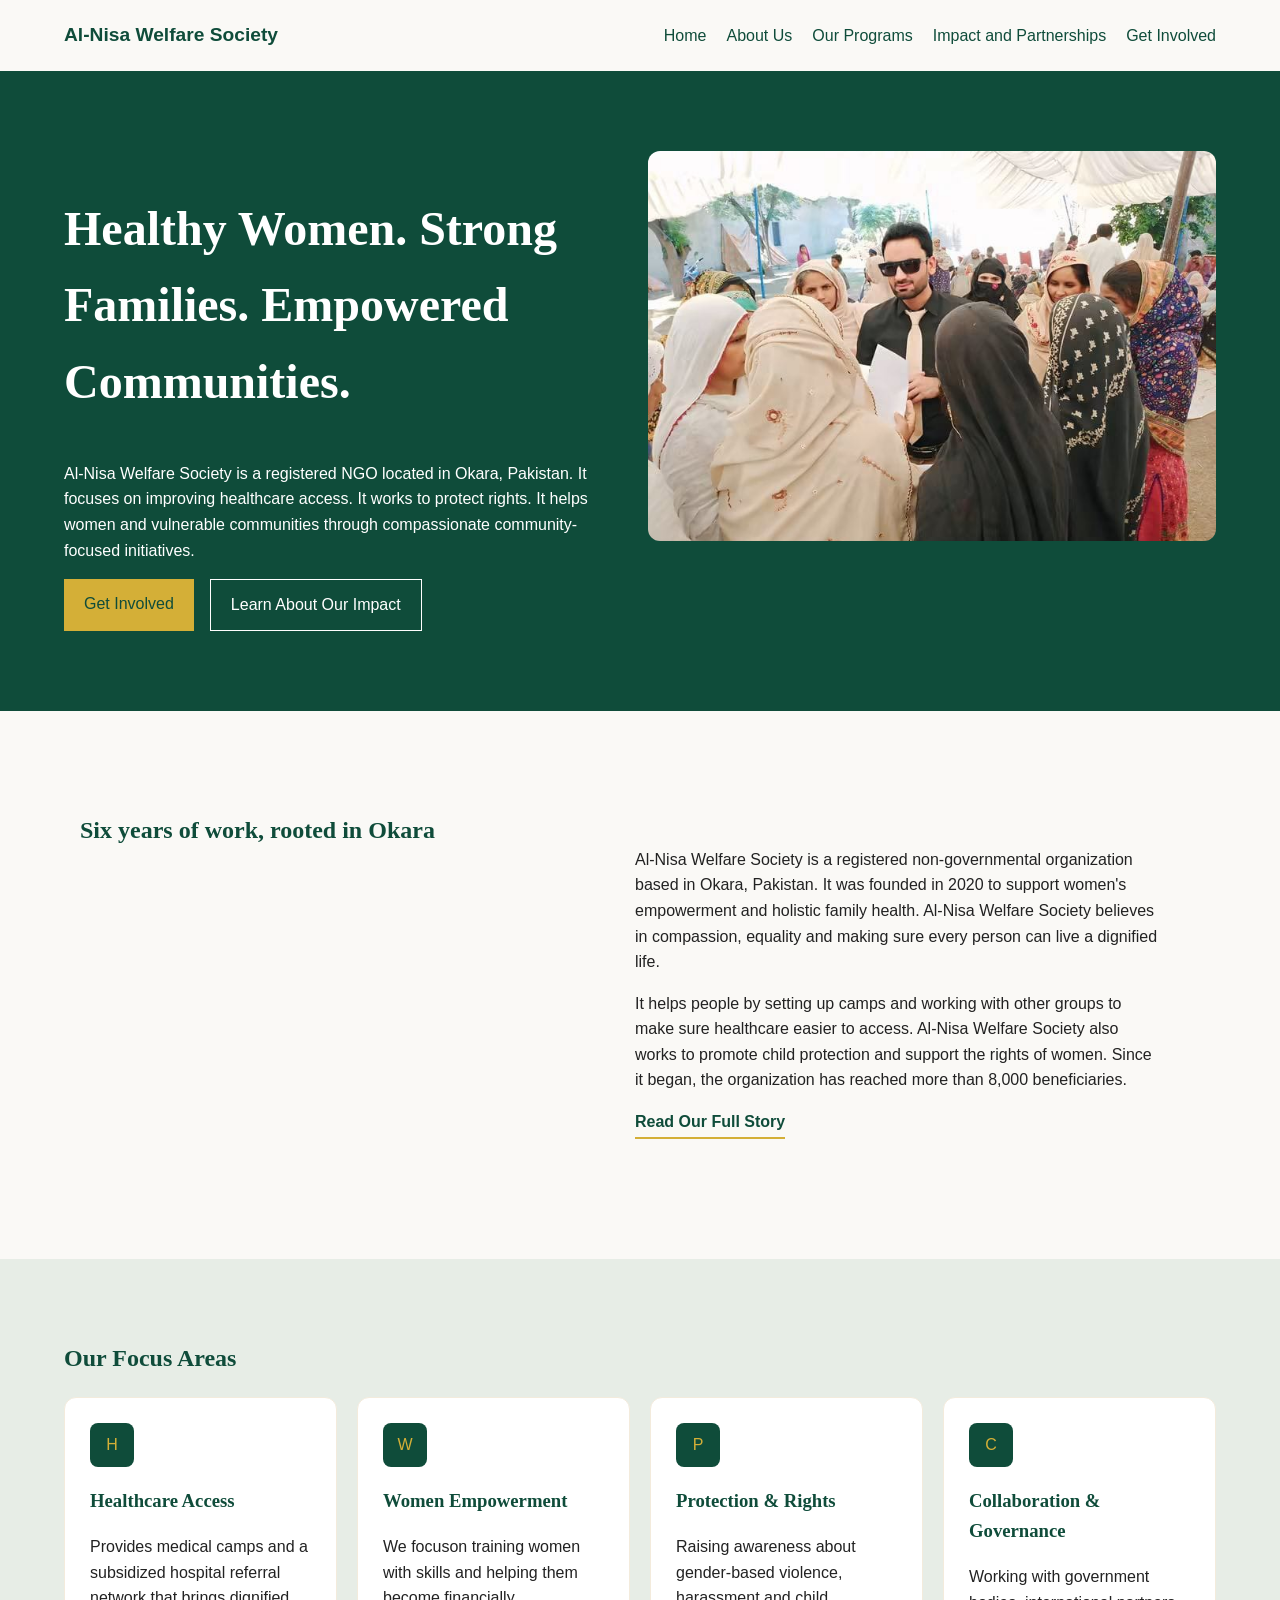
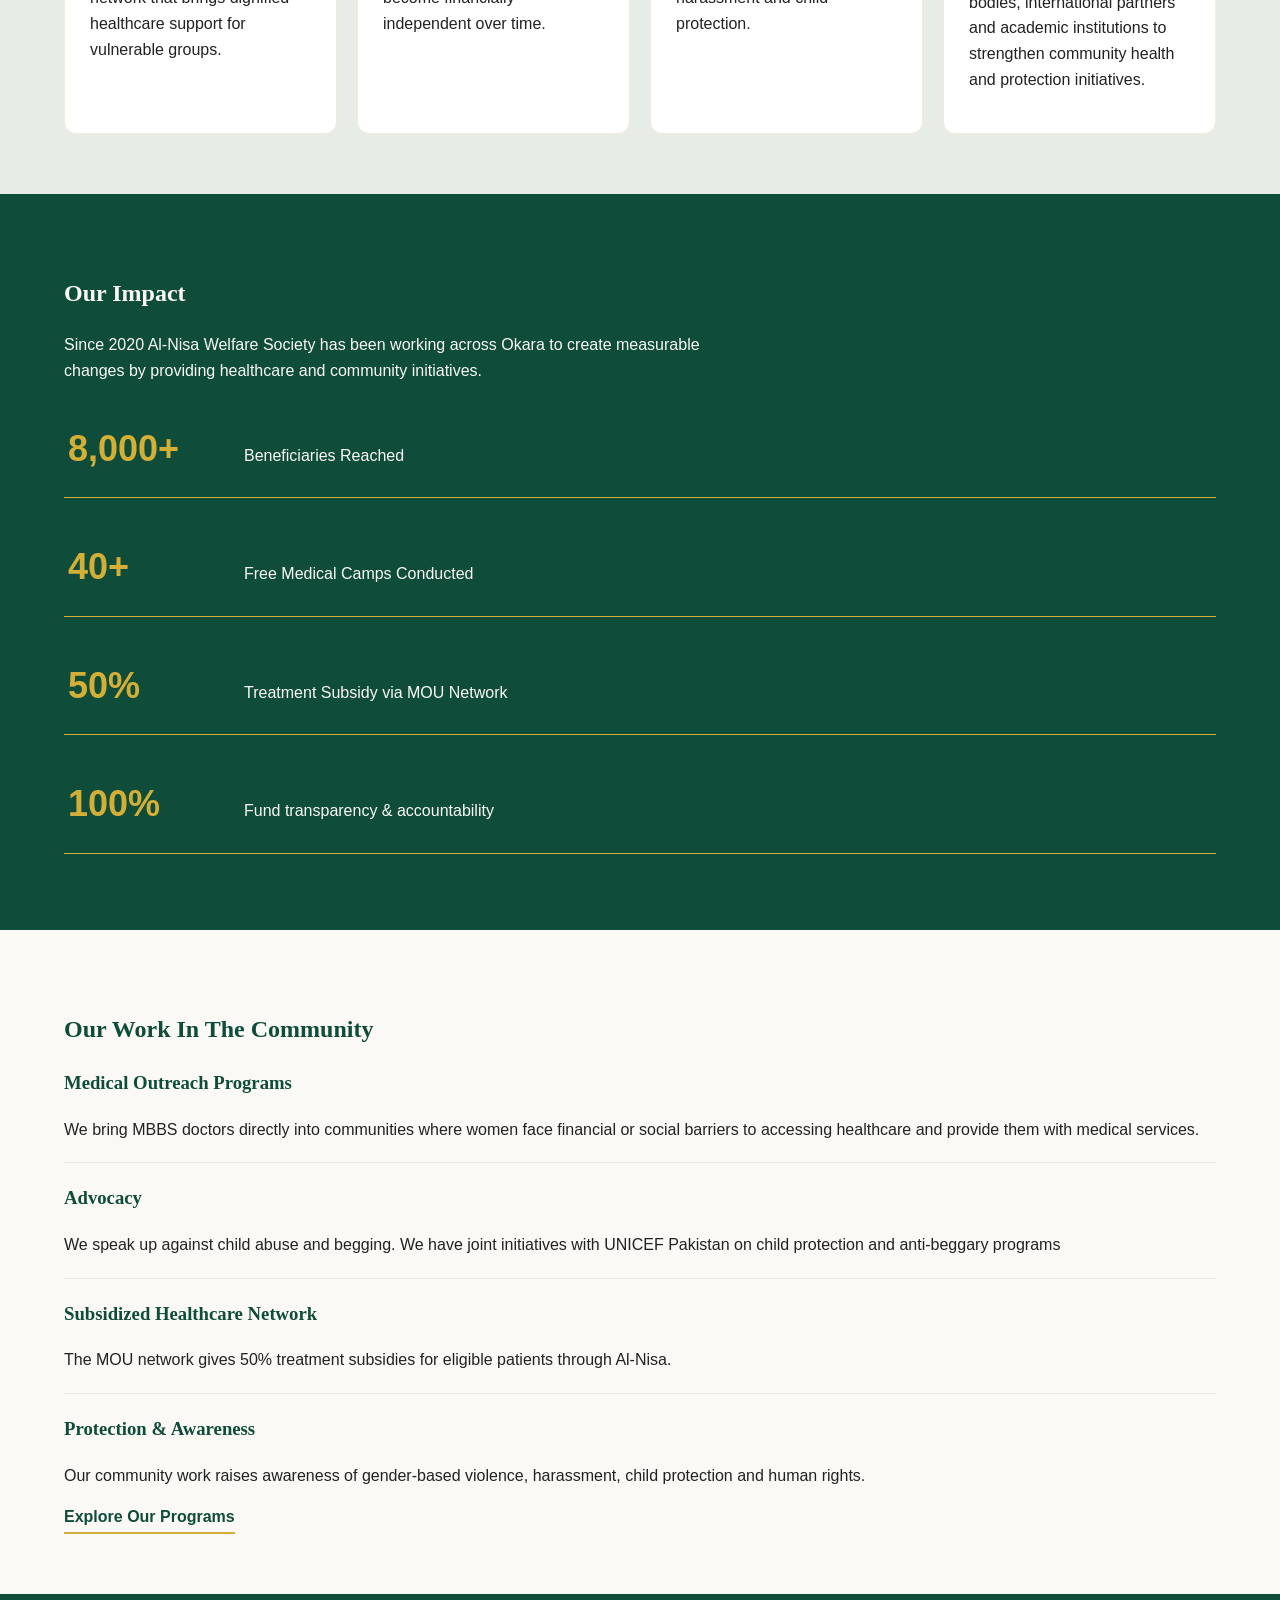
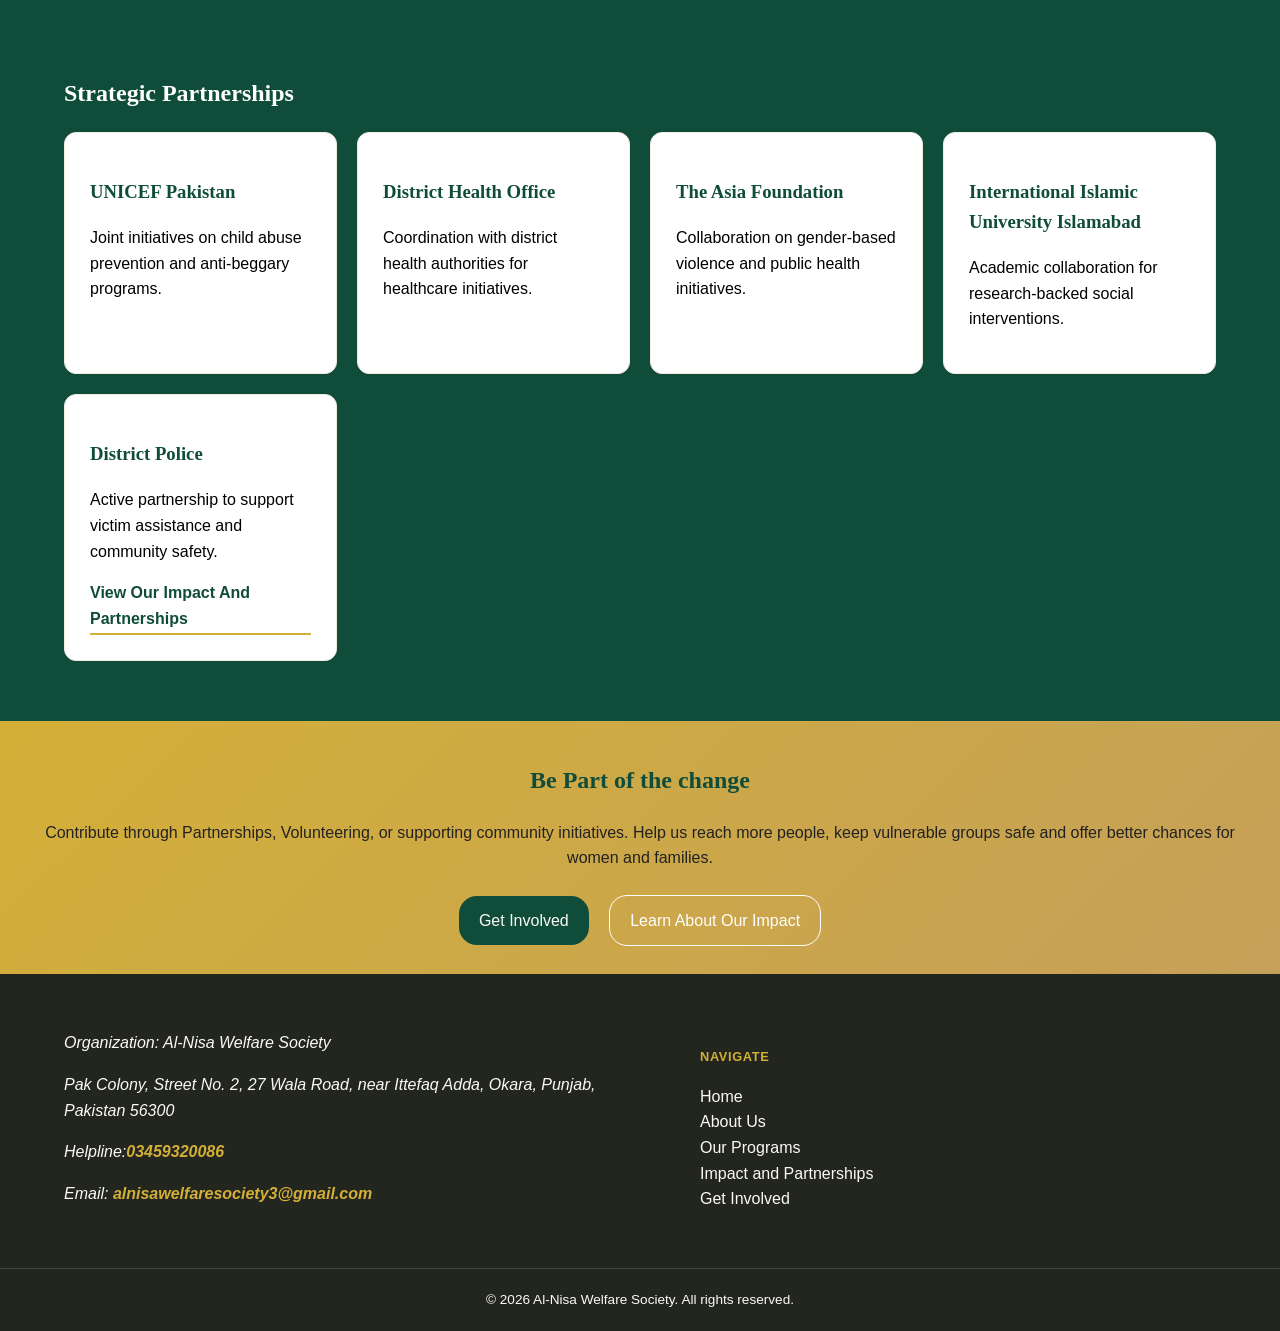
==== commit 1bccf8ba: "Build Get involved page and mobile navigation" ====
--- a/index.html
+++ b/index.html
@@ -10,7 +10,10 @@
     <header>
         <a href="index.html">Al-Nisa Welfare Society</a>
         <nav>
-        <ul>
+        <button class="menu-toggle" id="menuToggle" aria-label="Open navigation" aria-expanded="false">
+        ☰
+        </button>
+        <ul class="nav-links" id="nav-links">
             <li><a href="index.html">Home</a></li>
             <li><a href="about.html">About Us</a></li>
             <li><a href="programs.html">Our Programs</a></li>
@@ -158,9 +161,9 @@
         <div class="footer-flex">
         <address>
             <p>Organization: Al-Nisa Welfare Society</p>
-            <p>Okara, Pakistan</p>
-            <p>Contact</p>
+            <p>Pak Colony, Street No. 2, 27 Wala Road, near Ittefaq Adda, Okara, Punjab, Pakistan 56300</p>
             <p>Helpline:<a href="tel:+923459320086">03459320086</a></p>
+            <p>Email: <a href="mailto:alnisawelfaresociety3@gmail.com">alnisawelfaresociety3@gmail.com</a></p>
         </address>
          <ul>
             <h4>Navigate</h4>
--- a/style.css
+++ b/style.css
@@ -32,7 +32,7 @@
     line-height: 1.6;
 }
 section {
-    padding:60px 5% 
+    padding:60px 5%;
 }
 h1, h2, h3, h4 {
     color: var(--primary-green);
@@ -318,7 +318,7 @@
     margin-top: var(--space-md);
     font-weight: bold;
 }
-.ceo-image img {
+/* .ceo-image img {
     height: 220px;
     width: 220px;
     object-fit: cover;
@@ -326,6 +326,20 @@
       border-radius: 50%; 
       max-width: 100%;   
     margin: 0 auto;
+} */
+.ceo-image {
+    display: flex;
+    align-items: center;
+    justify-content: center;
+}
+.ceo-image img {
+    width: min(100%, 320px);
+    aspect-ratio: 1;
+    height: auto;
+    object-fit: cover;
+    object-position: top;
+    border-radius: 50%;
+    display: block;
 }
  #our-team article {
     background-color: white;
@@ -376,6 +390,8 @@
  }
  .card-grid {
     list-style: none;
+    margin: 0;
+    padding: 0;
  }
  .card-grid li {
     background-color: var(--cream);
@@ -589,8 +605,7 @@
 }
   .ribbon-item { 
     text-align: center; 
-    /* padding: var(--space-md)  */
-    var(--space-sm); 
+    /* padding: var(--space-md) var(--space-sm);  */
     border-right: 1px solid rgba(255,255,255,0.08); 
 }
   .ribbon-item:last-child { 
@@ -665,8 +680,7 @@
     font-weight: bold; 
     color: var(--primary-green); 
     cursor: pointer; 
-    font-family: 
-    var(--body-font); 
+    font-family: var(--body-font); 
 }
   .tab-btn.active { 
     background: var(--primary-green); 
@@ -819,7 +833,193 @@
     font-size: 0.88rem;
     opacity: 0.8; 
 } 
-
+/* get involved */
+  #involved-hero { 
+  background: var(--primary-green);
+  color: white; 
+}
+  #involved-hero h1 { 
+  color: white; 
+  font-size: clamp(2rem, 5vw, 2.8rem); 
+  margin-top: 8px; 
+  max-width: 700px; 
+}
+  #involved-hero p { 
+  max-width: 640px; 
+  margin-top: var(--space-sm); 
+  opacity: 0.9; 
+}
+  #ways { 
+  background: var(--cream); 
+}
+  .section-head { 
+  max-width: 700px; 
+  margin-bottom: var(--space-lg); 
+}
+  .section-head p { 
+  /* color: #4a4a44;  */
+  margin-top: 8px; 
+}
+  .ways-grid { 
+  display: grid; 
+  grid-template-columns: repeat(auto-fit, minmax(230px,1fr)); gap: var(--space-md); 
+}
+  .way-card { 
+  background: white; 
+  border: 1px solid var(--line); 
+  border-radius: var(--radius); 
+  padding: var(--space-md); 
+}
+  .way-card h3 { 
+  font-size: 1.05rem; 
+  margin-bottom: 6px; 
+}
+  .way-card p { 
+  font-size: 0.92rem; 
+  /* color: #4a4a44;  */
+}
+  .way-card a { 
+  color: var(--primary-green); 
+  font-weight: bold; 
+  font-size: 0.88rem;
+  border-bottom: 2px solid var(--gold); 
+  padding-bottom: 1px; 
+}
+
+  /* main two-column: form + contact */
+  #contact-form { 
+  background: var(--sage); 
+}
+  .form-grid { 
+  display: grid; 
+  grid-template-columns: 1.2fr 0.8fr; 
+  gap: var(--space-xl); 
+  align-items: start; 
+}
+  @media (max-width: 860px) { .form-grid { grid-template-columns: 1fr; } }
+
+  .volunteer-form { 
+  background: white; 
+  border: 1px solid var(--line); 
+  border-radius: var(--radius); 
+  padding: var(--space-lg); 
+}
+  .volunteer-form h2 { 
+  font-size: 1.5rem; 
+  margin-bottom: 6px; 
+  }
+  .volunteer-form > p { 
+  /* color: #4a4a44;  */
+  font-size: 0.92rem; 
+   margin-bottom: var(--space-md); 
+  }
+  .field { 
+  margin-bottom: var(--space-md); 
+}
+  .field label { 
+  display: block; 
+  font-size: 0.85rem; 
+  font-weight: bold; 
+  color: var(--primary-green); 
+  margin-bottom: 6px; 
+}
+  .field input, .field select, .field textarea {
+  width: 100%; 
+  padding: 12px 14px; 
+  border: 1px solid var(--line); 
+  border-radius: 8px;
+  font-family: var(--body-font); 
+  font-size: 0.95rem; 
+  background: var(--cream); 
+  color: var(--dark);
+}
+  .field input:focus, .field select:focus, .field textarea:focus {
+  outline: none; 
+  border-color: var(--gold); 
+  background: white;
+}
+  .field textarea { 
+  resize: vertical; 
+  min-height: 110px; 
+}
+  .form-note { 
+  font-size: 0.8rem; 
+  /* color: #6b6152;  */
+  margin-top: var(--space-sm); 
+}
+  .submit-btn {
+  display: inline-block; 
+  background: var(--primary-green); 
+  color: var(--cream);
+  border: none; 
+  padding: 14px 28px; 
+  font-size: 0.95rem; 
+  font-weight: bold;
+  border-radius: 8px; 
+  cursor: pointer; 
+  font-family: var(--body-font);
+}
+  .submit-btn:hover { 
+  background: var(--forest-deep); 
+}
+  .contact-card { 
+  background: var(--primary-green); 
+  color: var(--cream); 
+  border-radius: var(--radius); 
+  padding: var(--space-lg); 
+}
+  .contact-card h2 { 
+  color: white; 
+  font-size: 1.3rem; 
+  margin-bottom: var(--space-md); 
+}
+  .contact-item { 
+  margin-bottom: var(--space-md); 
+}
+  .contact-item:last-child { 
+  margin-bottom: 0; 
+}
+  .contact-item span { 
+  display: block; 
+  font-size: 0.72rem; 
+  letter-spacing: 0.06em; 
+  text-transform: uppercase; 
+  color: var(--gold); 
+  font-weight: bold; 
+  margin-bottom: 4px; 
+}
+  .contact-item a, .contact-item address { 
+  color: var(--cream); 
+  font-style: normal; 
+  font-size: 0.95rem; 
+}
+  .contact-item a { 
+    text-decoration: underline; 
+    text-decoration-color: var(--gold);  
+  }
+  #support { 
+  background: var(--sand); 
+  text-align: center; 
+}
+  #support h2 { 
+    font-size: 1.7rem; 
+}
+  #support p { 
+  max-width: 620px; 
+  margin: var(--space-sm) 
+  auto 0; 
+  /* color: #4a4a44;  */
+}
+  .support-cta { 
+  display: inline-block; 
+  margin-top: var(--space-lg); 
+  background: var(--gold); 
+  color: var(--forest-deep); 
+  padding: 14px 28px; 
+  font-weight: bold; 
+  border-radius: 8px; 
+  text-decoration: none;
+}
 #get-involved {
     background: linear-gradient(135deg, var(--gold), var(--bronze));
     padding: var(--space-md);
@@ -877,6 +1077,29 @@
     margin: 0;
     text-align: center;
     font-size: 0.85rem;
+}
+.menu-toggle {
+  display: none;
+}
+@media (max-width: 768px) {
+
+    .menu-toggle {
+        display: block;
+        background: none;
+        border: none;
+        font-size: 1.8rem;
+        color: var(--primary-green);
+        cursor: pointer;
+    }
+
+    .nav-links {
+        display: none;
+    }
+
+    .nav-links.is-open {
+        display: flex;
+        flex-direction: column;
+    }
 }
 @media (max-width: 700px) {
   #intro {
@@ -887,3 +1110,9 @@
     padding: var(--space-sm);
   }
 }
+@media (max-width: 700px) {
+    #ceo-message {
+        grid-template-columns: 1fr;
+        gap: var(--space-lg);
+    }
+}
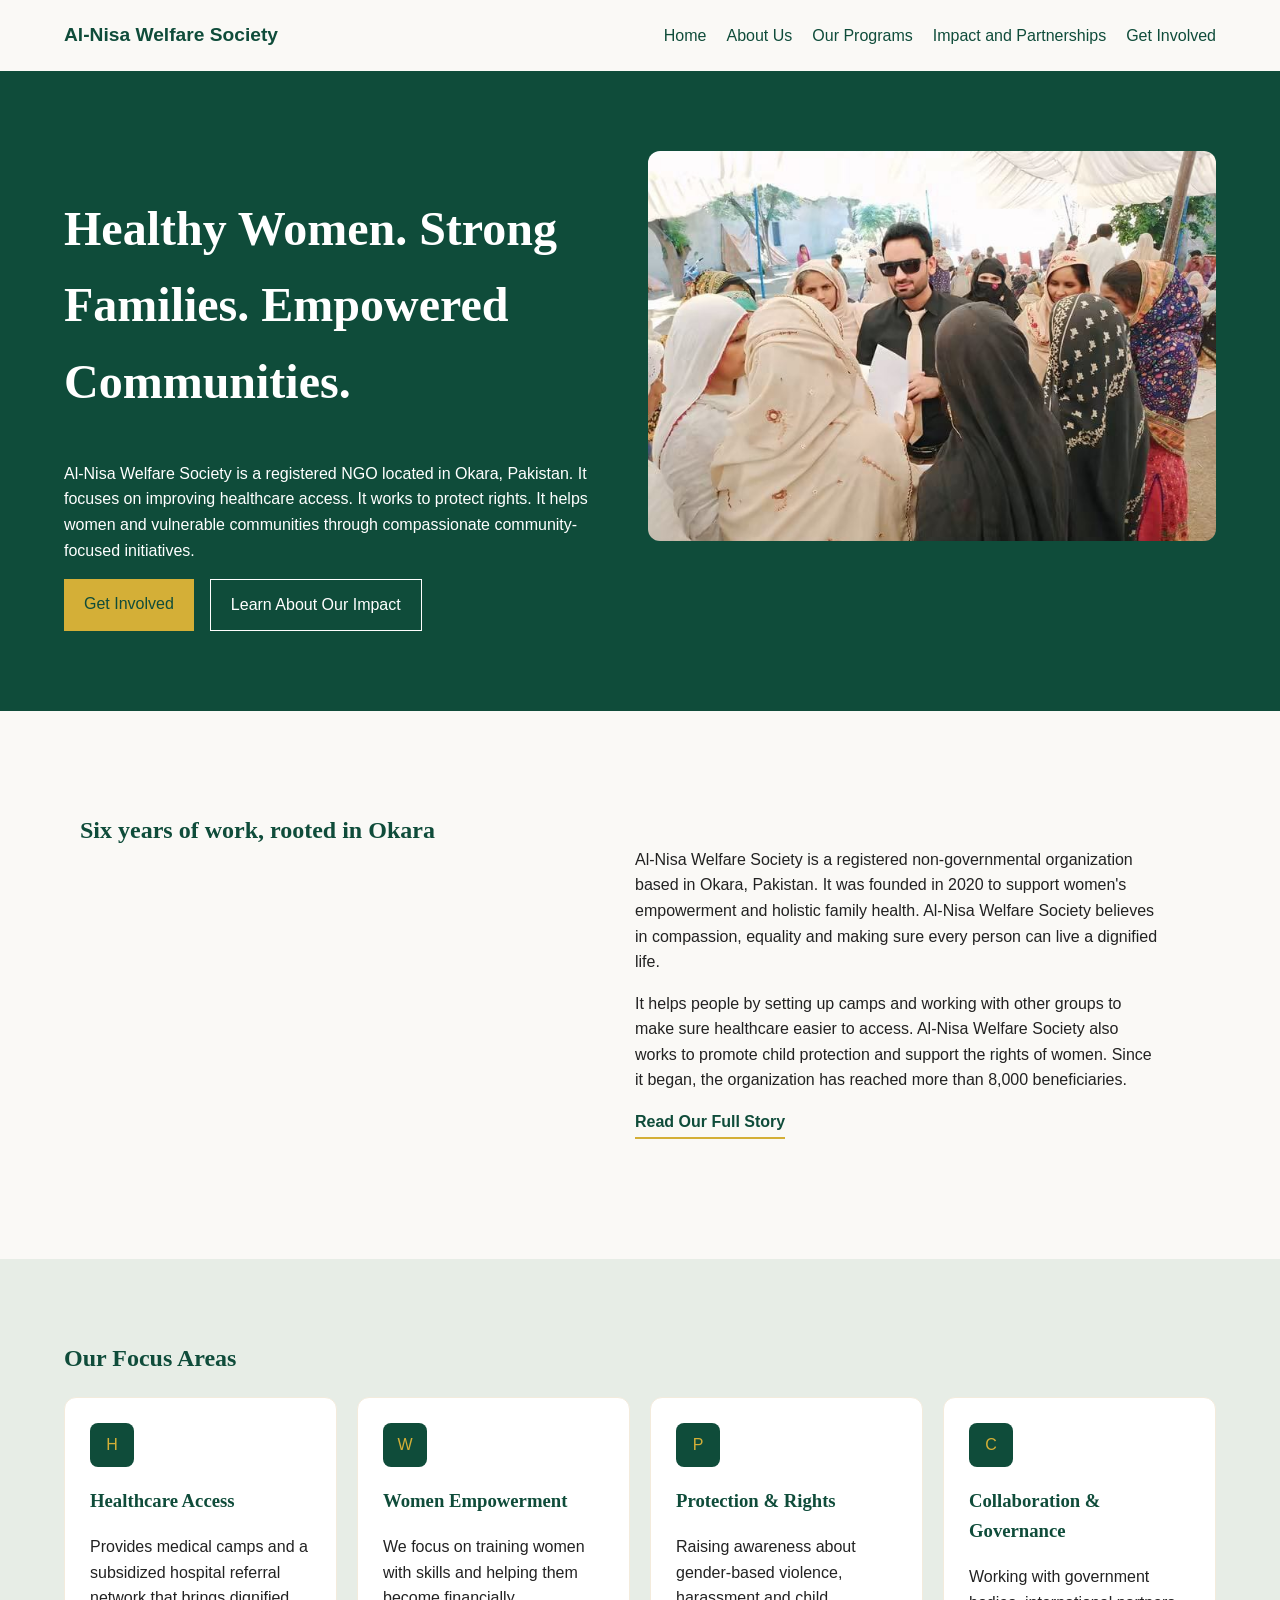
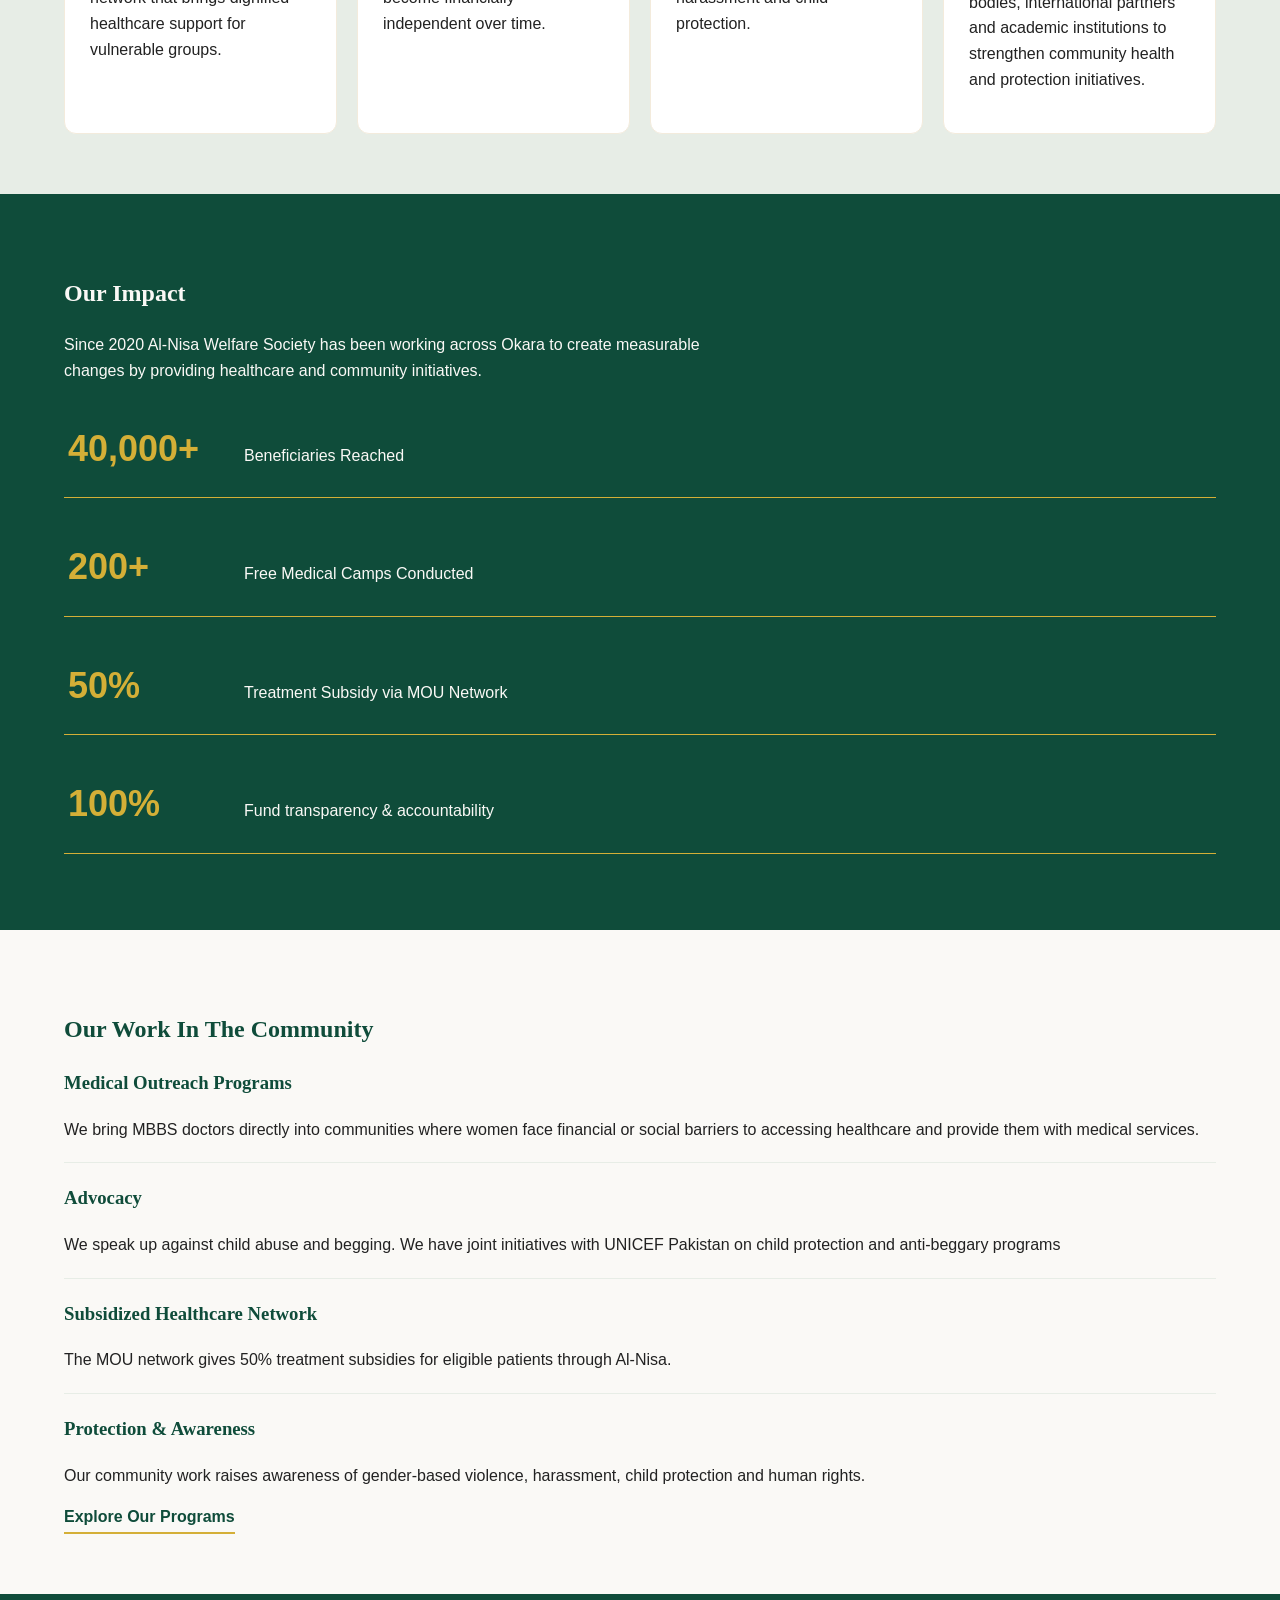
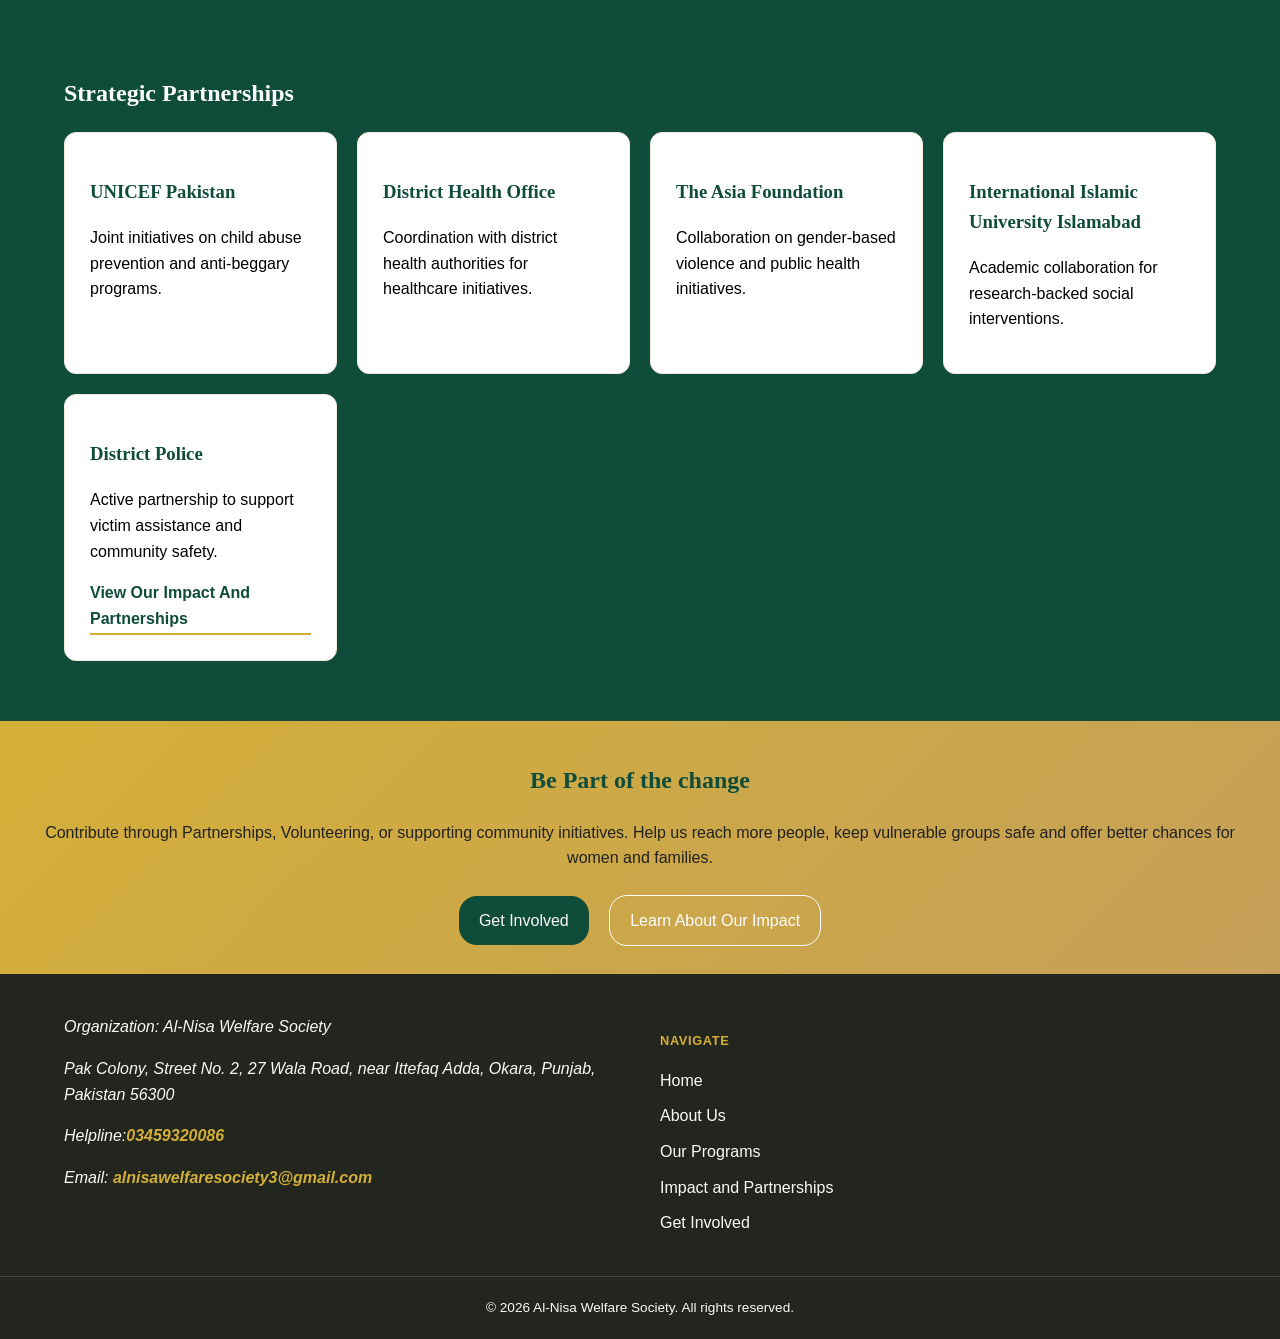
==== commit f5eb725b: "Polish and optimize website" ====
--- a/index.html
+++ b/index.html
@@ -4,6 +4,7 @@
     <meta charset="UTF-8">
     <meta name="viewport" content="width=device-width, initial-scale=1.0">
     <title>Al-Nisa Welfare Society</title>
+    <meta name="description" content="Al-Nisa Welfare Society works in Okara to improve healthcare access, empower women, support families, and strengthen communities through practical community programs.">
     <link rel="stylesheet" href="style.css">
 </head>
 <body>
@@ -61,7 +62,7 @@
          <article>
             <div>W</div>
          <h3>Women Empowerment </h3>
-         <p>We focuson training women with skills and helping them become financially independent over time.</p>
+         <p>We focus on training women with skills and helping them become financially independent over time.</p>
         </article>
         <article>
             <div>P</div>
@@ -81,11 +82,11 @@
             <!-- Statistics Cards -->
              <dl>
            <div>
-         <dt>8,000+</dt>
+         <dt>40,000+</dt>
          <dd>Beneficiaries Reached</dd>
            </div>
            <div>
-         <dt>40+</dt>
+         <dt>200+</dt>
          <dd>Free Medical Camps Conducted</dd>
          </div>
          <div>
@@ -165,8 +166,9 @@
             <p>Helpline:<a href="tel:+923459320086">03459320086</a></p>
             <p>Email: <a href="mailto:alnisawelfaresociety3@gmail.com">alnisawelfaresociety3@gmail.com</a></p>
         </address>
+        <div>
+        <h4>Navigate</h4>
          <ul>
-            <h4>Navigate</h4>
             <li><a href="index.html">Home</a></li>
             <li><a href="about.html">About Us</a></li>
             <li><a href="programs.html">Our Programs</a></li>
@@ -174,8 +176,9 @@
             <li><a href="contact.html">Get Involved</a></li>
         </ul>
         </div>
+        </div>
        <p>&copy; 2026 Al-Nisa Welfare Society. All rights reserved.</p>   
-    </footer>
-    
+    </footer> 
+    <script src="js/nav.js"></script>
 </body>
 </html>
--- a/style.css
+++ b/style.css
@@ -28,7 +28,6 @@
     background-color: var(--cream);
     color: var(--dark);
     font-family: var(--body-font);
-    overflow-x: hidden;
     line-height: 1.6;
 }
 section {
@@ -38,6 +37,7 @@
     color: var(--primary-green);
     font-family: var(--heading-font);
 }
+/* home page */
 header {
     background-color: var(--cream);
     padding: 20px 5%;
@@ -99,12 +99,6 @@
     color: white;
     padding: var(--space-xl) 5%;
 }
-/* #hero h1 {
-    color: white;
-    font-size: 3rem;
-     max-width: 800px; 
-    font-family: var(--heading-font);
-} */
  #hero h1 {
     font-size: clamp(2rem, 6vw, 3rem);
     color: white;
@@ -139,8 +133,6 @@
     border-radius: 12px;
 }
 #intro {
-    /* display: flex;
-    flex-direction: row; */
     display: grid;
     grid-template-columns: 0.9fr 1.1fr;
     gap: var(--space-md);
@@ -191,10 +183,6 @@
      flex-direction: column; 
      gap: var(--space-md);
      background-color: var(--primary-green);
-
-    /* display: grid;
-    grid-template-columns: repeat(auto-fit, minmax(150px,1fr));
-    gap:var(--space-md) ; */
 }
 #impact dl > div {
      display: flex;
@@ -204,11 +192,6 @@
     gap: var(--space-sm);
     border-bottom: 1px solid var(--gold);
     padding: var(--space-md) 4px;
-    
-    /* background-color: white;
-    border: 2px solid var(--gold);
-    border-radius: 8px;
-    padding: 30px; */
 }
 #impact dt {
     color:var(--gold);
@@ -242,6 +225,7 @@
     border-radius: 12px;
     color: black;
 }
+/* about page */
 #about-hero {
     background-color: var(--primary-green);
     color: var(--cream);
@@ -264,23 +248,15 @@
 }
 .credentials li {
     background: rgba(255, 255, 255, 0.08);
-    border: 1px solid var(--bronze);
+    border: 1px solid  rgba(212,175,55,0.3);
     border-radius: 100px;
     padding: 8px 18px;
 }
- /* #our-team {
-    background-color: white;
-    padding: 25px;
-    border: 1px solid var(--sand);
-    border-radius: 12px;
-
- } */
   #our-story {
     background-color: var(--cream);
   }
   .story-block {
     display: grid;
-    /* grid-template-columns: 1.1fr 0.9fr; */
     grid-template-columns: repeat(auto-fit, minmax(250px,1fr));
     gap: var(--space-xl);
     align-items: center;
@@ -318,15 +294,6 @@
     margin-top: var(--space-md);
     font-weight: bold;
 }
-/* .ceo-image img {
-    height: 220px;
-    width: 220px;
-    object-fit: cover;
-    object-position: top;
-      border-radius: 50%; 
-      max-width: 100%;   
-    margin: 0 auto;
-} */
 .ceo-image {
     display: flex;
     align-items: center;
@@ -426,6 +393,7 @@
     text-align: center;
     margin: var(--space-sm) auto 0;
  }
+ /* programs page */
  #programs-hero { 
     background: var(--primary-green); 
     color: white;
@@ -453,8 +421,7 @@
     border-bottom: 1px solid var(--line);
  }
   .program:last-of-type { border-bottom: none; }
-  .program.reverse { order: 2; }
-  @media (max-width: 860px) { .program, .program.reverse{ grid-template-columns: 1fr; order: 0; } }
+   .program.reverse { order: 2; }
   .program h2 { 
     font-size: 1.6rem; 
     margin-bottom: var(--space-sm);
@@ -521,10 +488,6 @@
   #program-health .program, #program-child .program { 
     border-bottom: none; 
 }
-  /* .sub-split { display: grid; grid-template-columns: 1fr 1fr; gap: var(--space-lg); margin-top: var(--space-lg); }
-  @media (max-width: 700px) { .sub-split { grid-template-columns: 1fr; } }
-  .sub-split > div { background: white; border: 1px solid var(--line); border-radius: var(--radius); padding: var(--space-md); } */
-
   #partners { 
     background: var(--primary-green); 
     color: var(--cream);
@@ -578,8 +541,9 @@
      max-width: 640px; 
      margin: var(--space-sm) auto var(--space-md); 
 }
+/* impact and partnership */
   #impact-hero { 
-    background: var(--forest-deep); 
+    background: var(--primary-green); 
     color: white; 
     padding-bottom: 0; 
 }
@@ -605,7 +569,6 @@
 }
   .ribbon-item { 
     text-align: center; 
-    /* padding: var(--space-md) var(--space-sm);  */
     border-right: 1px solid rgba(255,255,255,0.08); 
 }
   .ribbon-item:last-child { 
@@ -629,9 +592,6 @@
     max-width: 720px; 
     margin-bottom: var(--space-lg); 
 }
-  /* .section-head p { 
-    margin-top: 8px; 
-} */
   .metric-grid { 
     display: grid; 
     grid-template-columns: repeat(auto-fit, minmax(230px,1fr)); 
@@ -766,14 +726,14 @@
   line-height: 1;
 }
 
-  /* operational pillars */
   #pillars { 
     background: var(--cream); 
 }
   .pillar-grid { 
     display: grid; 
     grid-template-columns: repeat(auto-fit, minmax(230px,1fr)); 
-    gap: var(--space-md); }
+    gap: var(--space-md); 
+ }
   .pillar-card { 
     background: var(--sage); 
     border-radius: var(--radius); 
@@ -857,7 +817,6 @@
   margin-bottom: var(--space-lg); 
 }
   .section-head p { 
-  /* color: #4a4a44;  */
   margin-top: 8px; 
 }
   .ways-grid { 
@@ -876,7 +835,6 @@
 }
   .way-card p { 
   font-size: 0.92rem; 
-  /* color: #4a4a44;  */
 }
   .way-card a { 
   color: var(--primary-green); 
@@ -896,8 +854,6 @@
   gap: var(--space-xl); 
   align-items: start; 
 }
-  @media (max-width: 860px) { .form-grid { grid-template-columns: 1fr; } }
-
   .volunteer-form { 
   background: white; 
   border: 1px solid var(--line); 
@@ -909,7 +865,6 @@
   margin-bottom: 6px; 
   }
   .volunteer-form > p { 
-  /* color: #4a4a44;  */
   font-size: 0.92rem; 
    margin-bottom: var(--space-md); 
   }
@@ -944,7 +899,6 @@
 }
   .form-note { 
   font-size: 0.8rem; 
-  /* color: #6b6152;  */
   margin-top: var(--space-sm); 
 }
   .submit-btn {
@@ -968,6 +922,12 @@
   border-radius: var(--radius); 
   padding: var(--space-lg); 
 }
+.map-embed {
+  width: 100%;
+  height: 320px;
+  border: 0;
+  border-radius: var(--radius);
+}
   .contact-card h2 { 
   color: white; 
   font-size: 1.3rem; 
@@ -1008,7 +968,6 @@
   max-width: 620px; 
   margin: var(--space-sm) 
   auto 0; 
-  /* color: #4a4a44;  */
 }
   .support-cta { 
   display: inline-block; 
@@ -1070,6 +1029,10 @@
 }
 footer ul {
     list-style: none;
+    margin: 0;
+    padding: 0;
+    display: grid;
+    gap: 10px;
 }
 footer > p {
     border-top: 1px solid rgba(250,249,246,0.15);
@@ -1077,6 +1040,13 @@
     margin: 0;
     text-align: center;
     font-size: 0.85rem;
+}
+footer address p {
+    margin: 0 0 var(--space-sm);
+}
+
+footer address p:last-child {
+    margin-bottom: 0;
 }
 .menu-toggle {
   display: none;
@@ -1101,7 +1071,8 @@
         flex-direction: column;
     }
 }
-@media (max-width: 700px) {
+
+ @media (max-width: 700px) {
   #intro {
     grid-template-columns: 1fr;
     padding: var(--space-md);
@@ -1109,10 +1080,18 @@
   #intro div {
     padding: var(--space-sm);
   }
-}
-@media (max-width: 700px) {
-    #ceo-message {
-        grid-template-columns: 1fr;
-        gap: var(--space-lg);
-    }
+  #ceo-message {
+    grid-template-columns: 1fr;
+    gap: var(--space-lg);
+  }
+}
+
+@media (max-width: 860px) {
+  .program, .program.reverse {
+    grid-template-columns: 1fr;
+    order: 0;
+  }
+  .form-grid {
+    grid-template-columns: 1fr;
+  }
 }
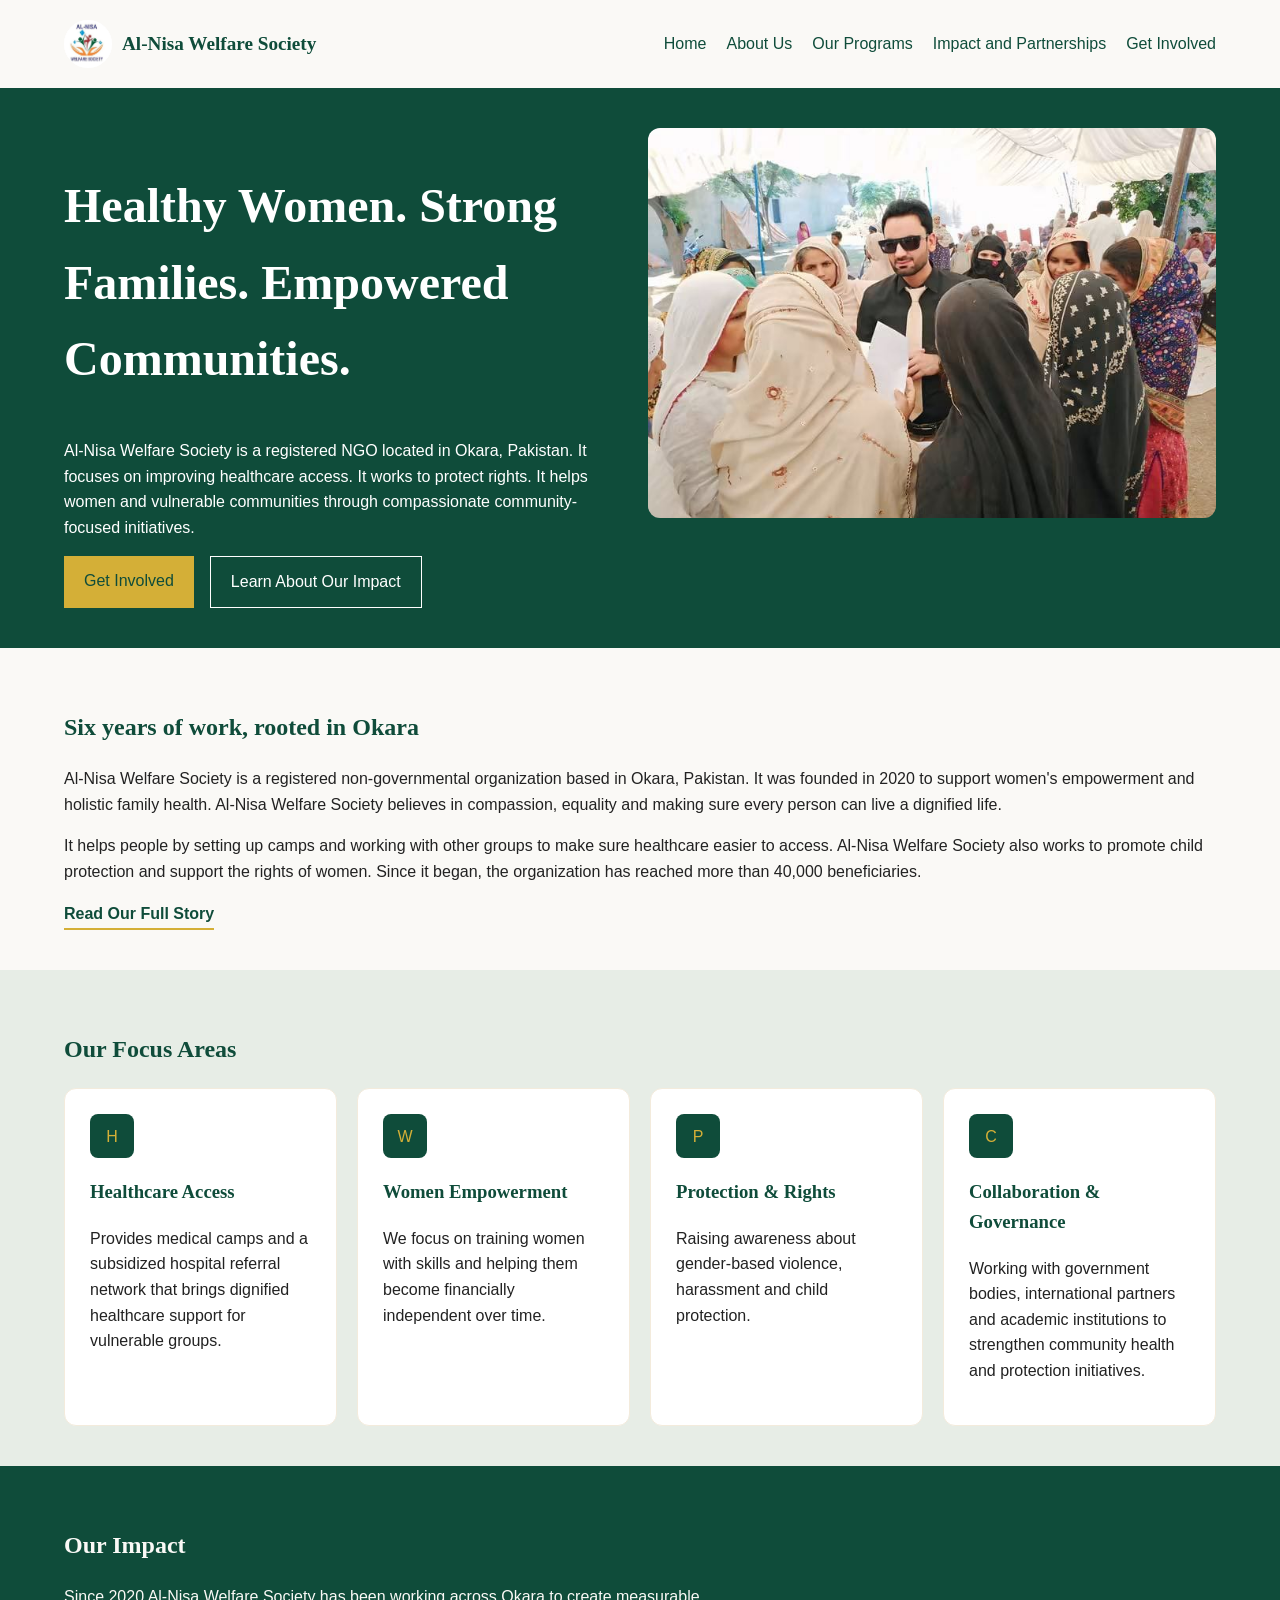
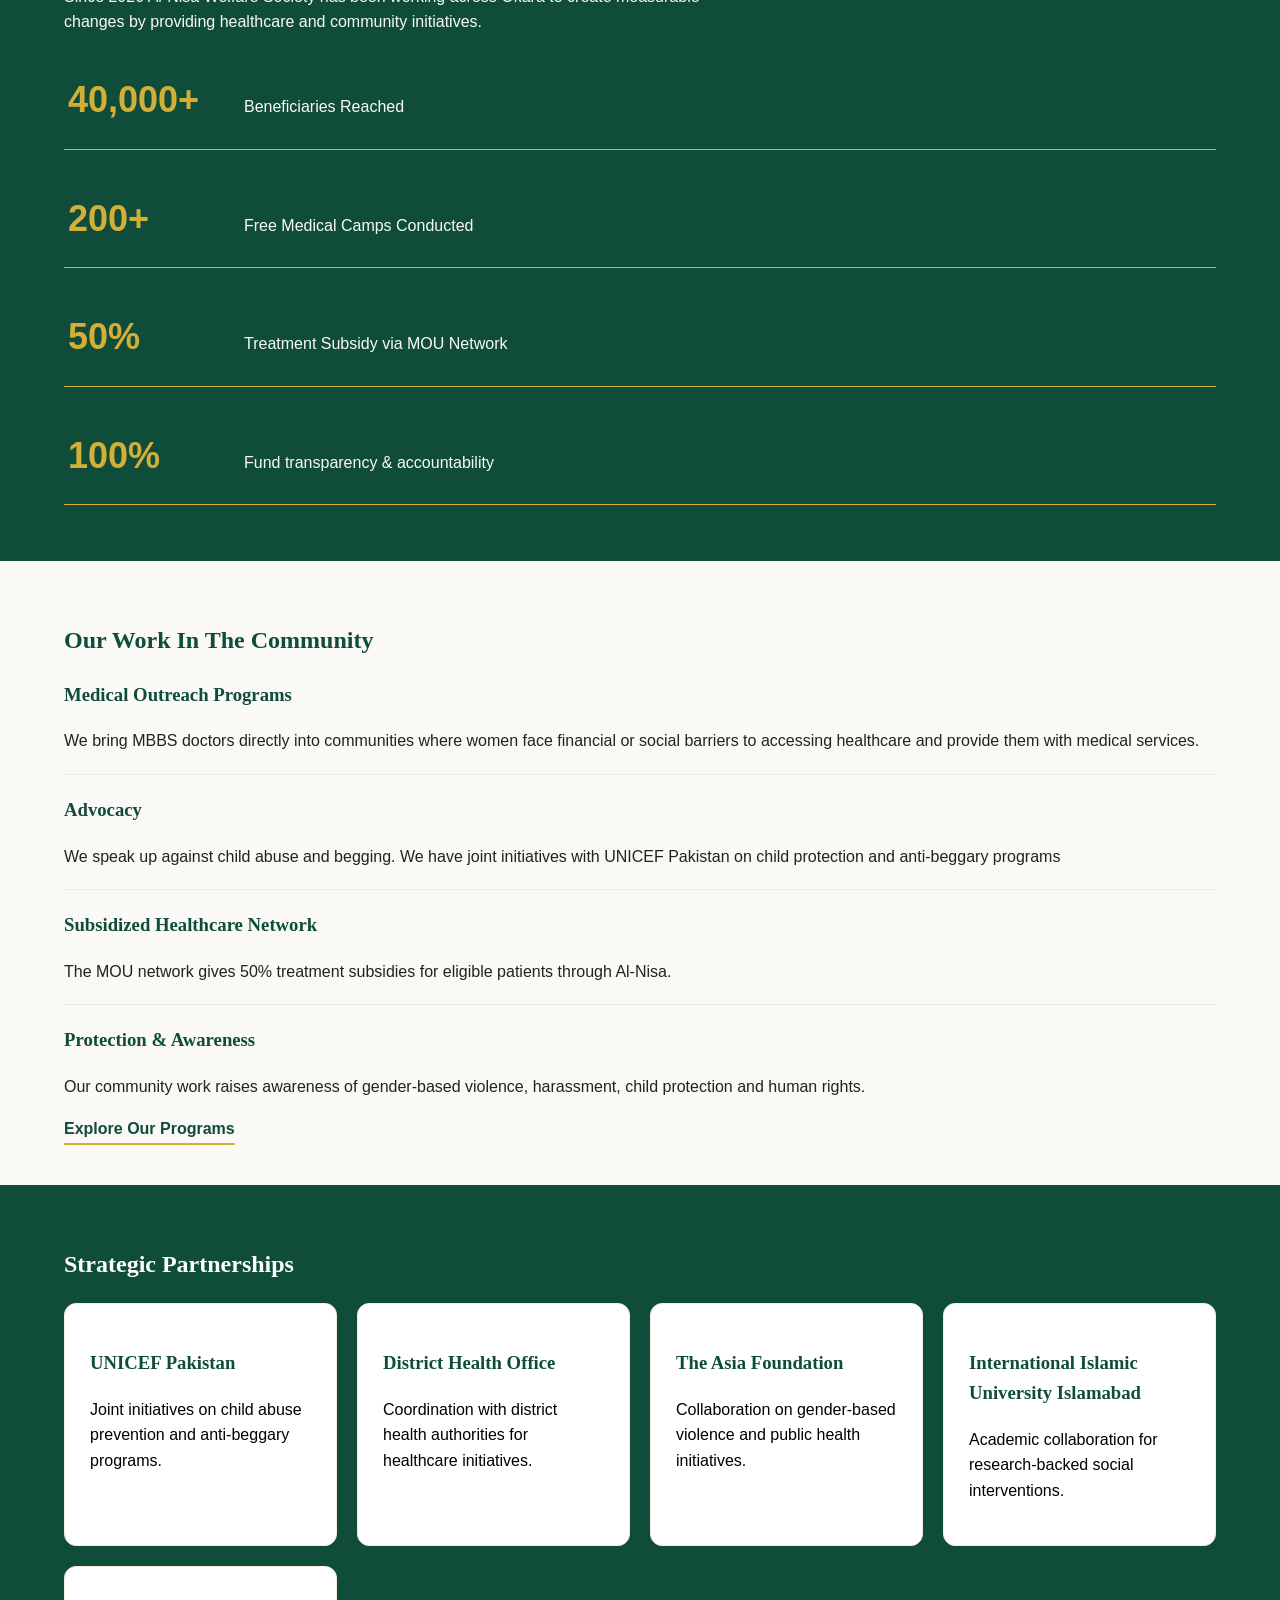
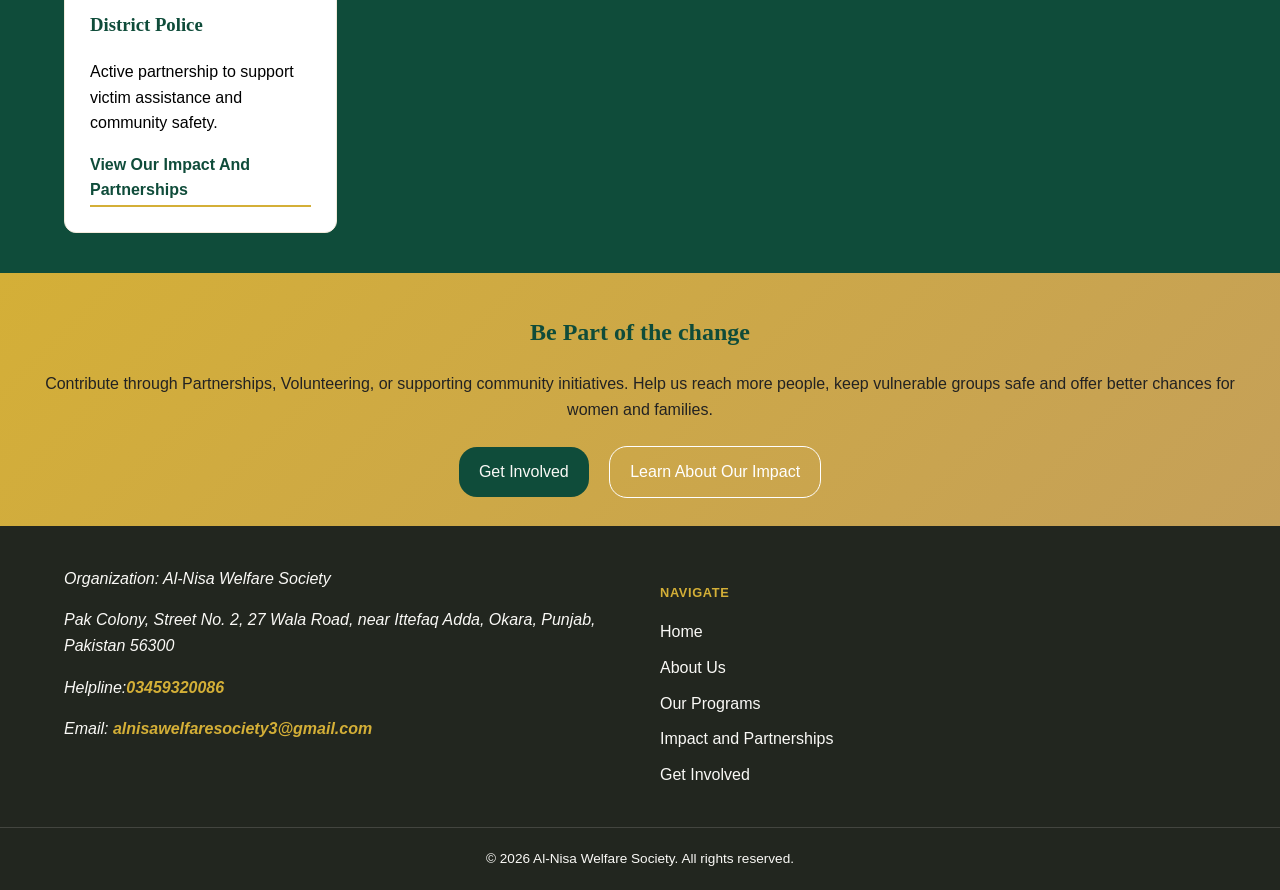
==== commit 3d45c83d: "Add carousels and lightbox" ====
--- a/index.html
+++ b/index.html
@@ -9,7 +9,9 @@
 </head>
 <body>
     <header>
-        <a href="index.html">Al-Nisa Welfare Society</a>
+     <a href="index.html" class="brand">
+     <span class="brand-logo"><img src="images/AlNisaLogo.jpeg" alt="Al-Nisa Welfare Society logo"></span>
+     <span class="brand-name">Al-Nisa Welfare Society</span></a>
         <nav>
         <button class="menu-toggle" id="menuToggle" aria-label="Open navigation" aria-expanded="false">
         ☰
@@ -39,16 +41,14 @@
         </section>
         <section id="intro">
             <h2>Six years of work, rooted in Okara</h2>
-            <div>
            <p>Al-Nisa Welfare Society is a registered non-governmental organization based in Okara, 
             Pakistan. It was founded in 2020 to support women's empowerment and holistic family health. Al-Nisa Welfare Society believes in compassion, equality and 
             making sure every person can live a dignified life.</p>
             <p>It helps people by setting up camps and working with other groups
            to make sure healthcare easier to access. Al-Nisa Welfare Society also works to promote
           child protection and support the rights of women. Since it began, the organization
-           has reached more than 8,000 beneficiaries.</p>
+           has reached more than 40,000 beneficiaries.</p>
            <a href="about.html" class="text-link">Read Our Full Story</a>
-            </div>
         </section>
         <section id="focus-areas">
             <h2>Our Focus Areas</h2>
--- a/style.css
+++ b/style.css
@@ -31,7 +31,7 @@
     line-height: 1.6;
 }
 section {
-    padding:60px 5%;
+    padding:var(--space-lg) 5%;
 }
 h1, h2, h3, h4 {
     color: var(--primary-green);
@@ -47,6 +47,38 @@
     justify-content: space-between;
     align-items: center;
 }
+.brand {
+    display: flex;
+    align-items: center;
+    gap: 10px;
+    text-decoration: none;
+    color: var(--primary-green);
+}
+
+.brand-logo {
+    width: 48px;
+    height: 48px;
+    border-radius: 50%;
+    overflow: hidden;
+    background: white;
+    display: flex;
+    align-items: center;
+    justify-content: center;
+    flex-shrink: 0;
+}
+
+.brand-logo img {
+    width: 100%;
+    height: 100%;
+    object-fit: contain;
+}
+
+.brand-name {
+    font-family: Georgia, serif;
+    /* font-size: 1rem; */
+    font-weight: bold;
+    line-height: 1.2;
+}
 header > a {
     color: var(--primary-green);
     text-decoration: none;
@@ -97,7 +129,7 @@
     gap: var(--space-sm);
     background-color: var(--primary-green);
     color: white;
-    padding: var(--space-xl) 5%;
+    /* padding: var(--space-xl) 5%; */
 }
  #hero h1 {
     font-size: clamp(2rem, 6vw, 3rem);
@@ -132,13 +164,13 @@
     object-fit: cover;
     border-radius: 12px;
 }
-#intro {
+/* #intro {
     display: grid;
     grid-template-columns: 0.9fr 1.1fr;
     gap: var(--space-md);
     justify-content: flex-start;
     padding: var(--space-xl);
-}
+} */
 #intro div {
     padding: var(--space-lg);
 }
@@ -417,7 +449,7 @@
     display: grid; grid-template-columns: 1.05fr 0.95fr; 
     gap: var(--space-xl);
     align-items: start;
-    padding: var(--space-xl) 0; 
+    /* padding: var(--space-xl) 0;  */
     border-bottom: 1px solid var(--line);
  }
   .program:last-of-type { border-bottom: none; }
@@ -430,6 +462,27 @@
     font-size: 1.05rem;
     margin-top: var(--space-md); 
     margin-bottom: 6px; 
+}
+.program-gallery {
+    width: 100%;
+}
+
+.program-gallery-images {
+    display: grid;
+    gap: var(--space-sm);
+}
+
+.program-slide {
+    width: 100%;
+    height: 240px;
+    object-fit: cover;
+    border-radius: var(--radius);
+    display: block;
+}
+
+/* Hide carousel controls on desktop */
+.carousel-controls {
+    display: none;
 }
   .fact-box { 
     background: var(--cream); 
@@ -459,7 +512,7 @@
     background: var(--cream); 
 }
  #program-women img {
-    margin-bottom: var(--space-xl);
+    /* margin-bottom: var(--space-xl); */
     width: 100%;
     height: 40vh;
     object-fit: cover;
@@ -468,18 +521,18 @@
   #program-health { 
     background: var(--sage); 
 }
-#program-health img {
-    margin-bottom: var(--space-xl);
+  #program-health img {
+    /* margin-bottom: var(--space-xl); */
     width: 100%;
     height: 40vh;
     object-fit: cover;
     border-radius: 12px;
-}
+}  
   #program-child { 
     background: var(--sand);
  }
  #program-child img {
-    margin-bottom: var(--space-xl);
+    /* margin-bottom: var(--space-xl); */
     width: 100%;
     height: 40vh;
     object-fit: cover;
@@ -686,6 +739,52 @@
   margin-bottom: var(--space-sm);
   display: block;
 } 
+.partner-gallery .program-gallery-images {
+    display: block;
+}
+
+.partner-gallery .program-slide {
+    display: none;
+    width: 100%;
+    height: 180px;
+    object-fit: cover;
+    border-radius: 8px;
+}
+
+.partner-gallery .program-slide.active {
+    display: block;
+}
+
+.partner-gallery .carousel-controls {
+    display: flex;
+    align-items: center;
+    justify-content: center;
+    gap: 14px;
+    margin-top: 10px;
+}
+
+.partner-gallery .carousel-prev,
+.partner-gallery .carousel-next {
+    width: 38px;
+    height: 38px;
+    border: 1px solid var(--line);
+    border-radius: 50%;
+    background: white;
+    color: var(--primary-green);
+    font-size: 1rem;
+    cursor: pointer;
+
+    display: flex;
+    align-items: center;
+    justify-content: center;
+}
+
+.partner-gallery .carousel-counter {
+    min-width: 40px;
+    text-align: center;
+    font-size: 0.8rem;
+    color: var(--primary-green);
+}
 .zoomable {
   cursor: zoom-in;
 }
@@ -1053,6 +1152,18 @@
 }
 @media (max-width: 768px) {
 
+    .brand-logo {
+        width: 42px;
+        height: 42px;
+    }
+
+    .brand-name {
+        font-size: 0.9rem;
+    }
+
+}
+@media (max-width: 768px) {
+
     .menu-toggle {
         display: block;
         background: none;
@@ -1094,4 +1205,78 @@
   .form-grid {
     grid-template-columns: 1fr;
   }
+}
+@media (max-width: 768px) {
+
+    .program-gallery .program-slide {
+        display: none;
+    }
+
+    .program-gallery .program-slide.active {
+        display: block;
+    }
+    .program-gallery-images {
+        display: block;
+        position: relative;
+    }
+    .program-slide {
+        display: none;
+        width: 100%;
+        height: 240px;
+    }
+
+    .program-slide.active {
+        display: block;
+    }
+
+    .carousel-controls {
+        display: flex;
+        align-items: center;
+        justify-content: center;
+        gap: 18px;
+        margin-top: 10px;
+    }
+
+    .carousel-prev,
+    .carousel-next {
+        width: 42px;
+        height: 42px;
+        border: 1px solid var(--line);
+        border-radius: 50%;
+        background: white;
+        color: var(--primary-green);
+        font-size: 1.2rem;
+        cursor: pointer;
+        display: flex;
+        align-items: center;
+        justify-content: center;
+    }
+
+    .carousel-prev:hover,
+    .carousel-next:hover {
+        background: var(--primary-green);
+        color: white;
+    }
+
+    .carousel-counter {
+        min-width: 45px;
+        text-align: center;
+        font-size: 0.85rem;
+        color: var(--primary-green);
+    }
+}
+@media (min-width: 769px) {
+
+    .partner-gallery .carousel-controls {
+        display: flex;
+    }
+
+    .partner-gallery .program-slide {
+        display: none;
+    }
+
+    .partner-gallery .program-slide.active {
+        display: block;
+    }
+
 }
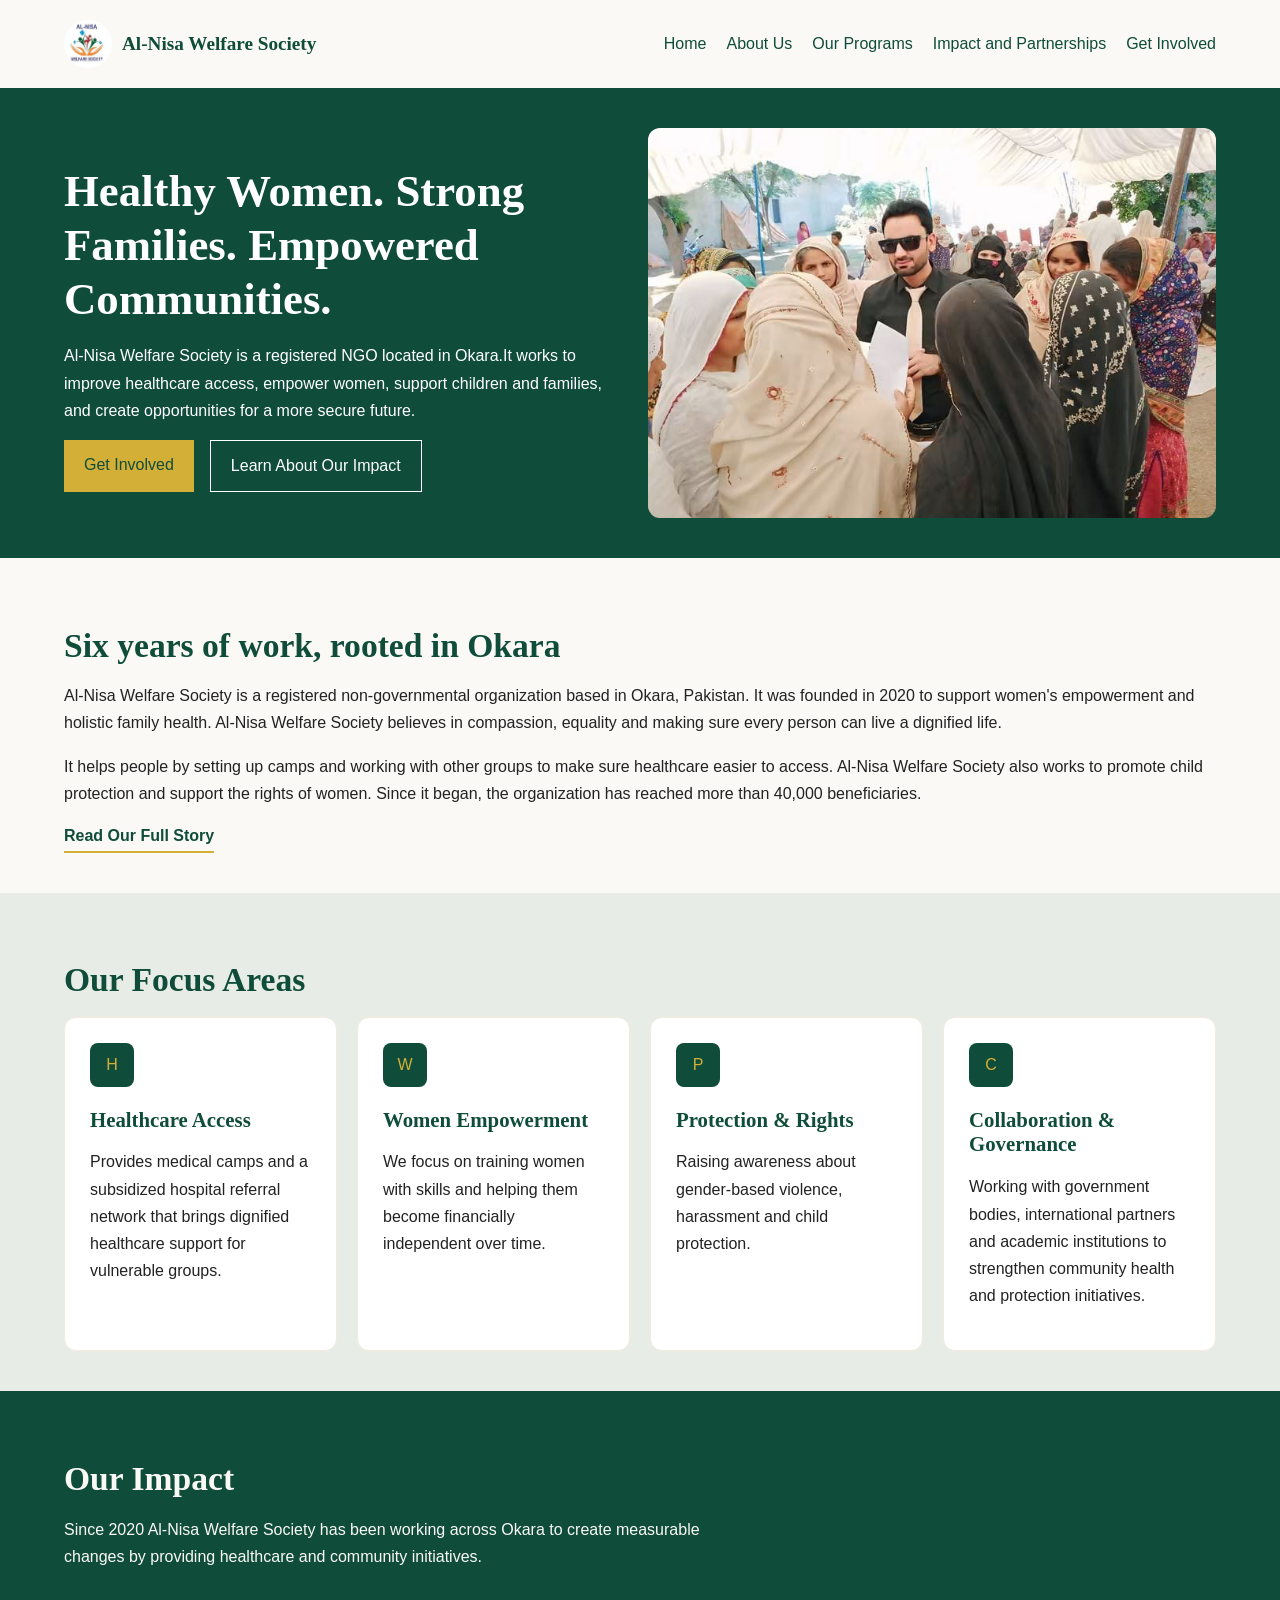
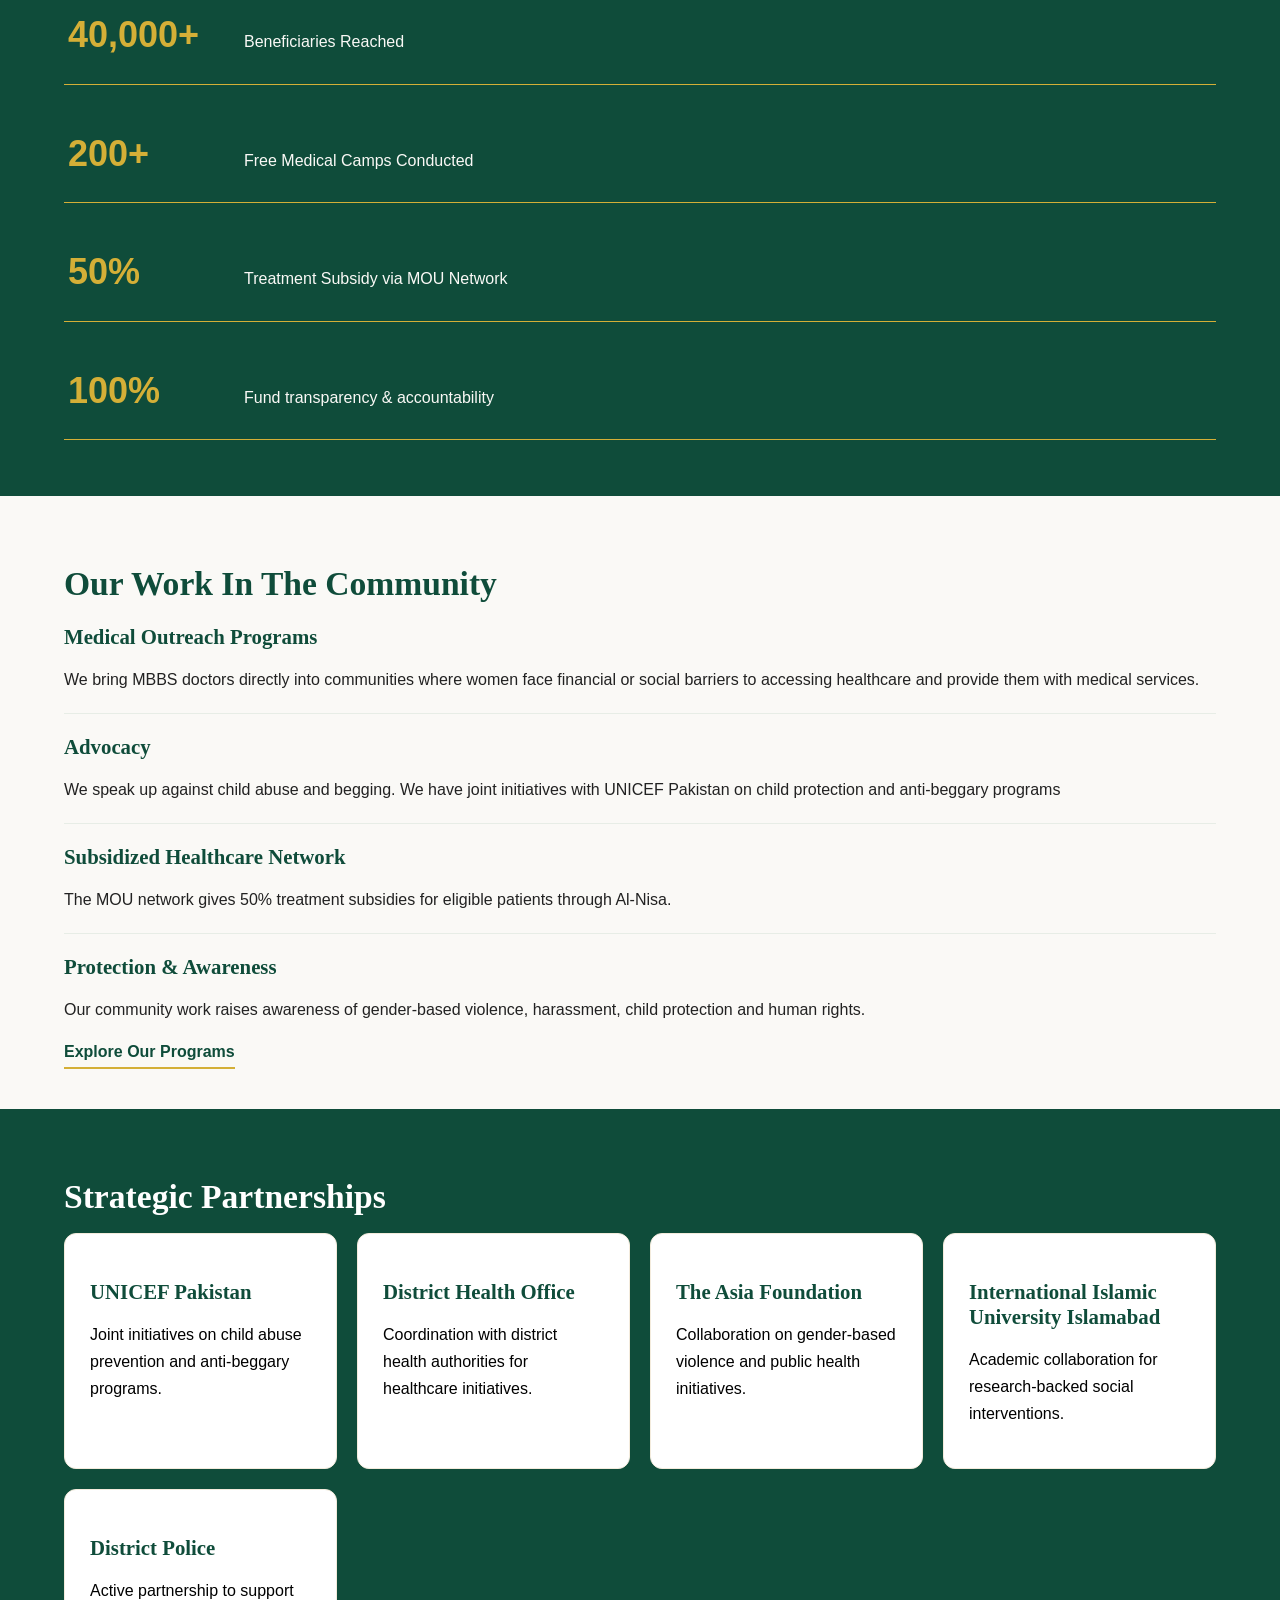
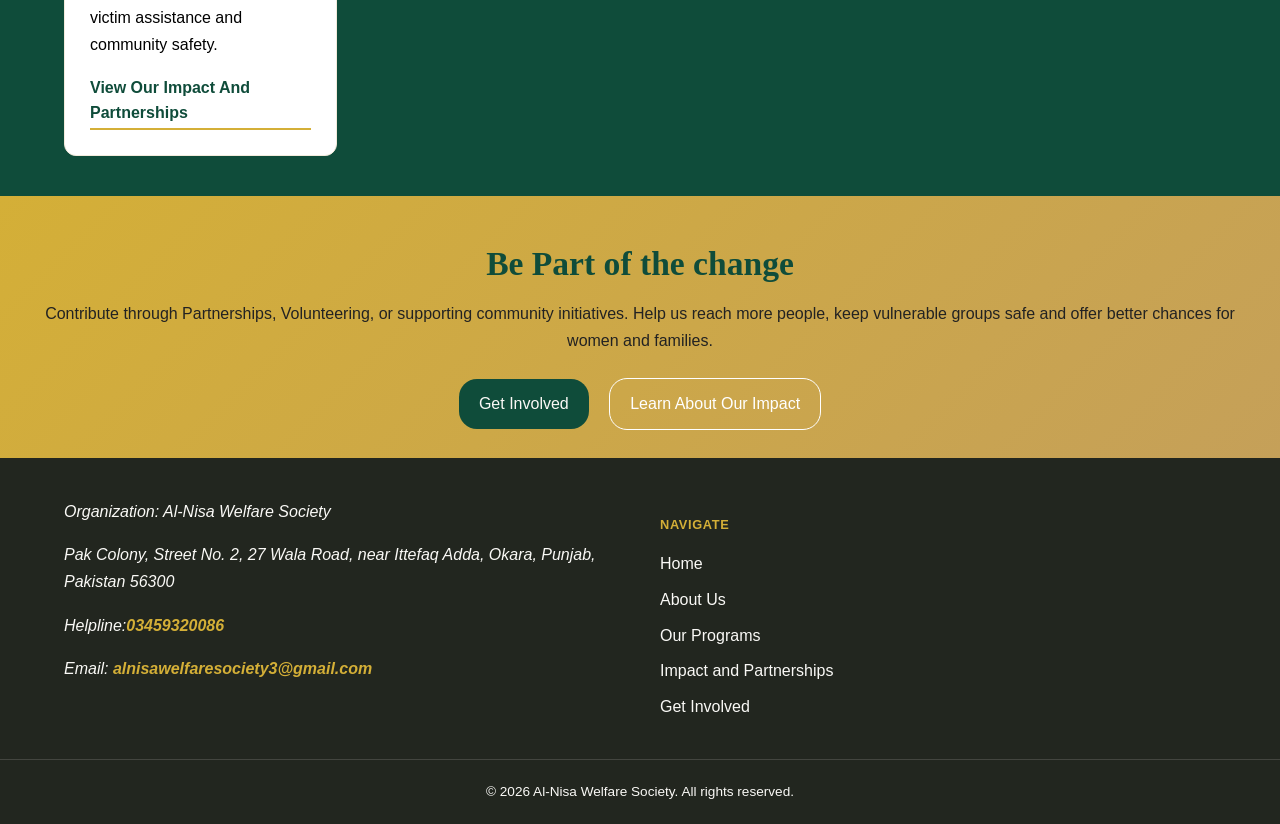
==== commit 416f42d1: "Polish and accessibility improvements" ====
--- a/index.html
+++ b/index.html
@@ -29,9 +29,7 @@
         <section id="hero">
             <div class="hero-content">
             <h1>Healthy Women. Strong Families. Empowered Communities.</h1>
-            <p>Al-Nisa Welfare Society is a registered NGO located in Okara, Pakistan. It focuses on
-        improving healthcare access. It works to protect rights. It helps women and vulnerable 
-        communities through compassionate community-focused initiatives.</p>
+        <p>Al-Nisa Welfare Society is a registered NGO located in Okara.It works to improve healthcare access, empower women, support children and families, and create opportunities for a more secure future.</p>
         <div class="hero-actions">
         <a href="contact.html">Get Involved</a>
         <a href="impact.html">Learn About Our Impact</a>
--- a/style.css
+++ b/style.css
@@ -23,19 +23,42 @@
     --space-xl: 80px;
     --radius: 12px;
 }
+h1,
+h2,
+h3 {
+    font-family: var(--heading-font);
+    color: var(--primary-green);
+    line-height: 1.2;
+}
+
+h1 {
+    font-size: clamp(2rem, 4vw, 2.8rem);
+    margin-bottom: var(--space-sm);
+}
+
+h2 {
+    font-size: clamp(1.6rem, 3vw, 2.1rem);
+    margin-bottom: var(--space-sm);
+}
+
+h3 {
+    font-size: clamp(1.15rem, 2vw, 1.3rem);
+    margin-bottom: 8px;
+}
+/* Paragraphs */
+p {
+    line-height: 1.7;
+}
 body {
     margin: 0;
     background-color: var(--cream);
     color: var(--dark);
     font-family: var(--body-font);
     line-height: 1.6;
+    font-size: 1rem;
 }
 section {
     padding:var(--space-lg) 5%;
-}
-h1, h2, h3, h4 {
-    color: var(--primary-green);
-    font-family: var(--heading-font);
 }
 /* home page */
 header {
@@ -132,9 +155,9 @@
     /* padding: var(--space-xl) 5%; */
 }
  #hero h1 {
-    font-size: clamp(2rem, 6vw, 3rem);
+    font-size: clamp(2rem, 4vw, 2.8rem);
     color: white;
-    max-width: 800px;
+    max-width: 720px;
     font-family: var(--heading-font);
 }
  #hero p {
@@ -1182,6 +1205,27 @@
         flex-direction: column;
     }
 }
+@media (max-width: 768px) {
+    h1 {
+      font-size: 2rem;
+      line-height: 1.2;
+    }
+    h2 {
+      font-size: 1.6rem;
+      line-height: 1.25;
+    }
+    h3 {
+      font-size: 1.15rem;
+      line-height: 1.3;
+    }
+    body {
+      font-size: 0.98rem;
+      line-height: 1.65;
+    }
+    p {
+      line-height: 1.65;
+    }
+}
 
  @media (max-width: 700px) {
   #intro {
